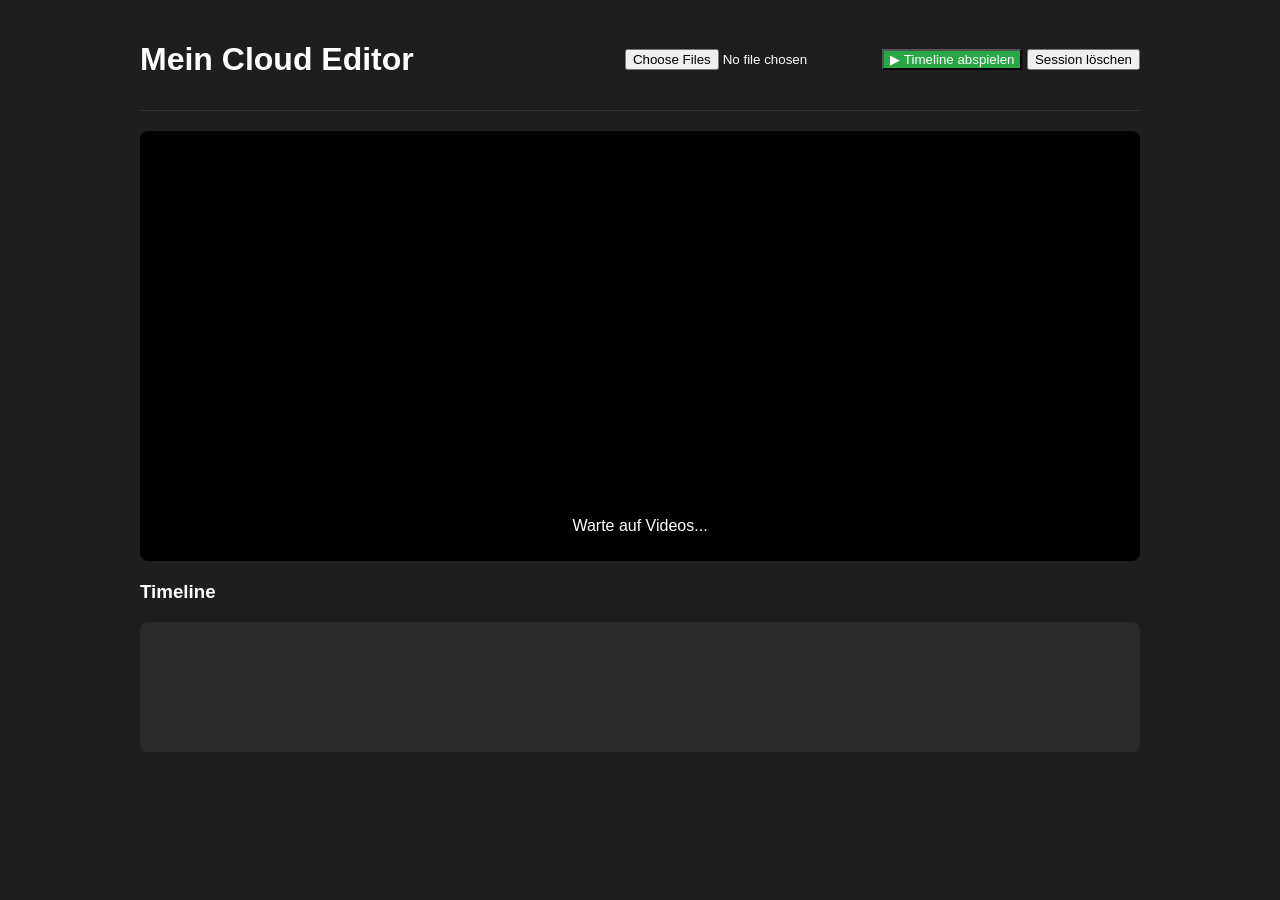
==== templates/index.html @ 83546b97 "add new logic client-server" ====
<!DOCTYPE html>
<html lang="de">
<head>
    <meta charset="UTF-8">
    <title>Web Video Editor - Frame Sync</title>
    <link rel="stylesheet" href="/static/style.css">
</head>
<body>
    <div class="container">
        <header>
            <h1>Mein Cloud Editor</h1>
            <div class="controls">
                <input type="file" id="videoUpload" accept="video/*" multiple>
                <button id="playAllBtn" style="background: #28a745; color: white;">▶ Timeline abspielen</button>
                <button id="clearSessionBtn">Session löschen</button>
            </div>
        </header>

        <main>
            <div class="player-section">
                <div id="videoEngine" class="player-wrapper"></div>
                <p id="playerStatus">Warte auf Videos...</p>
            </div>

            <div class="timeline-section">
                <h3>Timeline</h3>
                <div id="timeline" class="timeline-container"></div>
            </div>
        </main>
    </div>

    <script src="/static/script.js"></script>
</body>
</html>
---- static/style.css ----
body {
    font-family: Arial, sans-serif;
    background-color: #1e1e1e;
    color: #ffffff;
    margin: 0;
    padding: 20px;
}

.container {
    max-width: 1000px;
    margin: 0 auto;
}

header {
    display: flex;
    justify-content: space-between;
    align-items: center;
    border-bottom: 1px solid #333;
    padding-bottom: 10px;
    margin-bottom: 20px;
}

.player-section {
    background: #000;
    padding: 10px;
    border-radius: 8px;
    margin-bottom: 20px;
    text-align: center;
}

/* Wichtig für den Sync-Layer */
.player-wrapper {
    position: relative;
    width: 640px;
    height: 360px;
    background: #000;
    margin: 0 auto;
    overflow: hidden;
}

.video-layer {
    position: absolute;
    top: 0;
    left: 0;
    width: 100%;
    height: 100%;
    object-fit: contain;
    background: black;
    pointer-events: none; /* Verhindert Klicks auf die Videos während des Abspielens */
}

.timeline-container {
    display: flex;
    gap: 10px;
    overflow-x: auto;
    background: #2a2a2a;
    padding: 15px;
    border-radius: 8px;
    min-height: 100px;
}

.timeline-clip {
    background: #444;
    padding: 10px;
    border-radius: 4px;
    cursor: pointer;
    min-width: 140px;
    text-align: center;
    border: 2px solid transparent;
}

.timeline-clip input {
    width: 50px;
    background: #222;
    color: white;
    border: 1px solid #555;
    text-align: center;
}

.timeline-clip.active-clip {
    border-color: #007bff;
    background: #555;
}
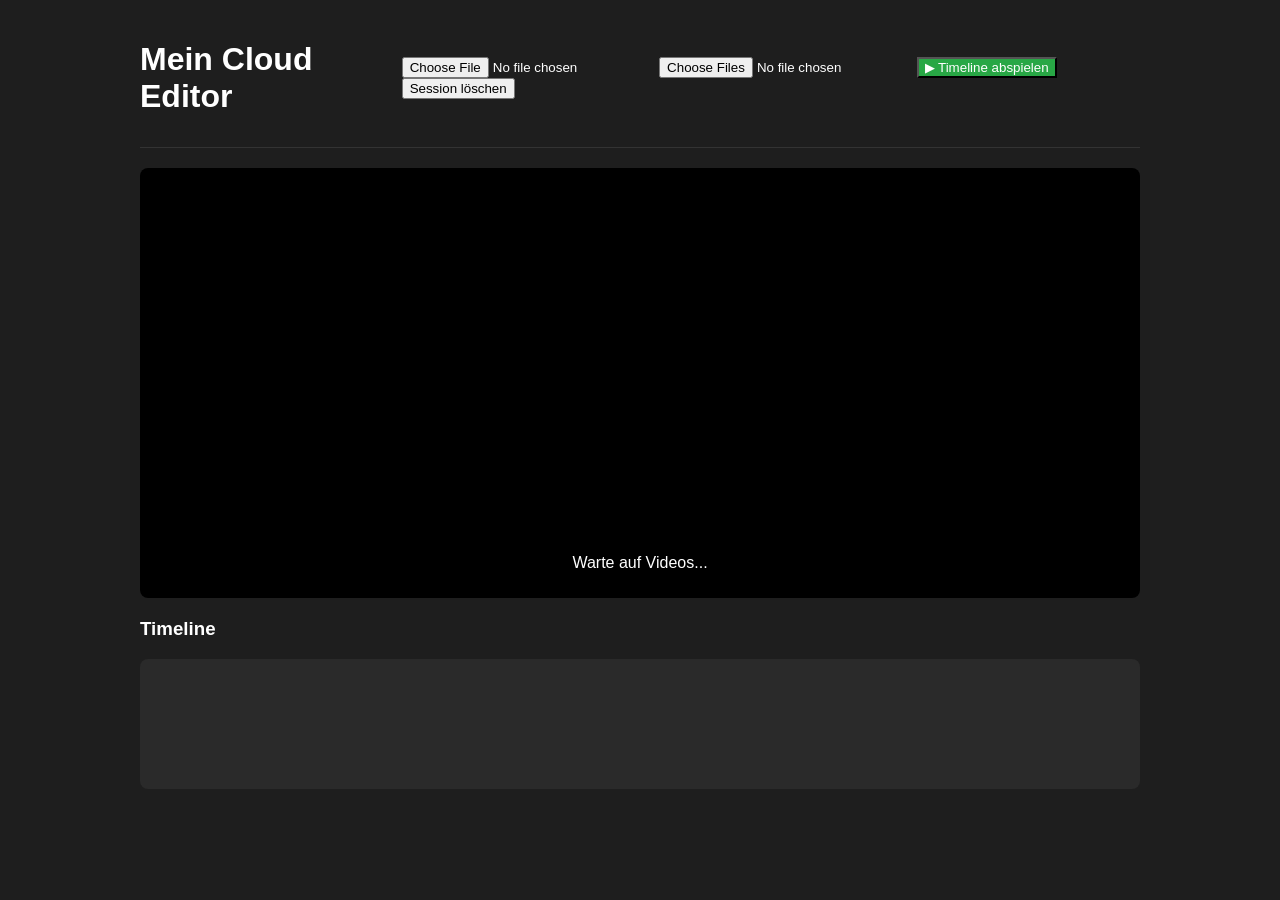
==== commit cd295565: "add song upload" ====
--- a/templates/index.html
+++ b/templates/index.html
@@ -10,6 +10,9 @@
         <header>
             <h1>Mein Cloud Editor</h1>
             <div class="controls">
+                <input type="file" id="audioUpload" accept="audio/*">
+
+                <audio id="bgMusic" style="display:none;" preload="auto"></audio>
                 <input type="file" id="videoUpload" accept="video/*" multiple>
                 <button id="playAllBtn" style="background: #28a745; color: white;">▶ Timeline abspielen</button>
                 <button id="clearSessionBtn">Session löschen</button>
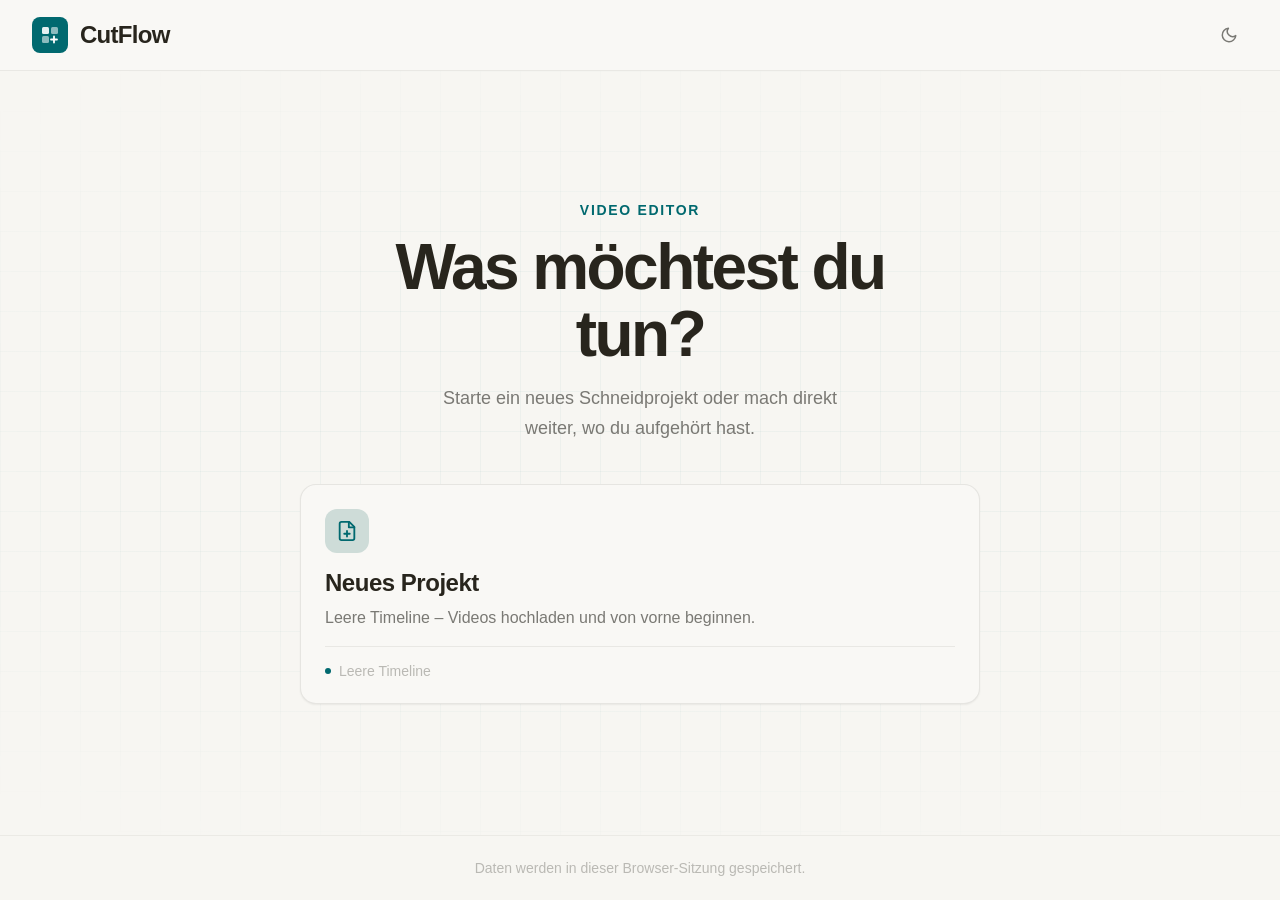
==== commit 11a3efe9: "refacoring and ui verbesserung" ====
--- a/templates/index.html
+++ b/templates/index.html
@@ -1,37 +1,492 @@
 <!DOCTYPE html>
-<html lang="de">
+<html lang="de" data-theme="dark">
 <head>
-    <meta charset="UTF-8">
-    <title>Web Video Editor - Frame Sync</title>
-    <link rel="stylesheet" href="/static/style.css">
+  <meta charset="UTF-8" />
+  <meta name="viewport" content="width=device-width, initial-scale=1.0" />
+  <title>CutFlow – Videoprojekte</title>
+  <link href="https://api.fontshare.com/v2/css?f[]=satoshi@400,500,700&f[]=cabinet-grotesk@800,900&display=swap" rel="stylesheet">
+  <style>
+    /* ── Design Tokens ── */
+    :root, [data-theme="light"] {
+      --color-bg:              #f7f6f2;
+      --color-surface:         #f9f8f5;
+      --color-surface-2:       #fbfbf9;
+      --color-surface-offset:  #f3f0ec;
+      --color-surface-dynamic: #e6e4df;
+      --color-divider:         #dcd9d5;
+      --color-border:          #d4d1ca;
+      --color-text:            #28251d;
+      --color-text-muted:      #7a7974;
+      --color-text-faint:      #bab9b4;
+      --color-primary:         #01696f;
+      --color-primary-hover:   #0c4e54;
+      --color-primary-active:  #0f3638;
+      --color-primary-highlight: #cedcd8;
+      --color-warning:         #964219;
+      --shadow-sm: 0 1px 2px oklch(0.2 0.01 80 / 0.06);
+      --shadow-md: 0 4px 12px oklch(0.2 0.01 80 / 0.08);
+      --shadow-lg: 0 12px 32px oklch(0.2 0.01 80 / 0.12);
+      --radius-sm: 0.375rem;
+      --radius-md: 0.5rem;
+      --radius-lg: 0.75rem;
+      --radius-xl: 1rem;
+      --radius-full: 9999px;
+      --transition: 180ms cubic-bezier(0.16, 1, 0.3, 1);
+      --text-xs:   clamp(0.75rem,  0.7rem  + 0.25vw, 0.875rem);
+      --text-sm:   clamp(0.875rem, 0.8rem  + 0.35vw, 1rem);
+      --text-base: clamp(1rem,     0.95rem + 0.25vw, 1.125rem);
+      --text-lg:   clamp(1.125rem, 1rem    + 0.75vw, 1.5rem);
+      --text-xl:   clamp(1.5rem,   1.2rem  + 1.25vw, 2.25rem);
+      --text-2xl:  clamp(2rem,     1.2rem  + 2.5vw,  3.5rem);
+      --font-display: 'Cabinet Grotesk', 'Helvetica Neue', sans-serif;
+      --font-body:    'Satoshi', 'Inter', sans-serif;
+      --space-1: 0.25rem; --space-2: 0.5rem; --space-3: 0.75rem;
+      --space-4: 1rem;    --space-6: 1.5rem; --space-8: 2rem;
+      --space-10: 2.5rem; --space-12: 3rem;  --space-16: 4rem;
+    }
+    [data-theme="dark"] {
+      --color-bg:              #171614;
+      --color-surface:         #1c1b19;
+      --color-surface-2:       #201f1d;
+      --color-surface-offset:  #1d1c1a;
+      --color-surface-dynamic: #2d2c2a;
+      --color-divider:         #262523;
+      --color-border:          #393836;
+      --color-text:            #cdccca;
+      --color-text-muted:      #797876;
+      --color-text-faint:      #5a5957;
+      --color-primary:         #4f98a3;
+      --color-primary-hover:   #227f8b;
+      --color-primary-active:  #1a626b;
+      --color-primary-highlight: #313b3b;
+      --color-warning:         #bb653b;
+      --shadow-sm: 0 1px 2px oklch(0 0 0 / 0.2);
+      --shadow-md: 0 4px 12px oklch(0 0 0 / 0.3);
+      --shadow-lg: 0 12px 32px oklch(0 0 0 / 0.4);
+    }
+
+    /* ── Base ── */
+    *, *::before, *::after { box-sizing: border-box; margin: 0; padding: 0; }
+    html { -webkit-font-smoothing: antialiased; scroll-behavior: smooth; }
+    body {
+      min-height: 100dvh;
+      font-family: var(--font-body);
+      font-size: var(--text-base);
+      color: var(--color-text);
+      background: var(--color-bg);
+      display: flex;
+      flex-direction: column;
+      transition: background var(--transition), color var(--transition);
+      overflow-x: hidden;
+    }
+    button { cursor: pointer; background: none; border: none; font: inherit; color: inherit; }
+    img, svg { display: block; }
+    ::selection { background: oklch(from var(--color-primary) l c h / 0.25); color: var(--color-text); }
+    :focus-visible { outline: 2px solid var(--color-primary); outline-offset: 3px; border-radius: var(--radius-sm); }
+
+    /* ── Header ── */
+    .header {
+      display: flex;
+      align-items: center;
+      justify-content: space-between;
+      padding: var(--space-4) var(--space-8);
+      border-bottom: 1px solid oklch(from var(--color-text) l c h / 0.08);
+      background: var(--color-surface);
+    }
+    .logo {
+      display: flex;
+      align-items: center;
+      gap: var(--space-3);
+      text-decoration: none;
+      color: var(--color-text);
+    }
+    .logo-mark {
+      width: 36px; height: 36px;
+      background: var(--color-primary);
+      border-radius: var(--radius-md);
+      display: flex; align-items: center; justify-content: center;
+      color: #fff;
+      flex-shrink: 0;
+    }
+    .logo-name {
+      font-family: var(--font-display);
+      font-size: var(--text-lg);
+      font-weight: 800;
+      letter-spacing: -0.03em;
+      color: var(--color-text);
+    }
+    .theme-toggle {
+      width: 38px; height: 38px;
+      display: flex; align-items: center; justify-content: center;
+      border-radius: var(--radius-md);
+      color: var(--color-text-muted);
+      transition: background var(--transition), color var(--transition);
+    }
+    .theme-toggle:hover { background: var(--color-surface-offset); color: var(--color-text); }
+
+    /* ── Hero ── */
+    .hero {
+      flex: 1;
+      display: flex;
+      flex-direction: column;
+      align-items: center;
+      justify-content: center;
+      padding: clamp(var(--space-12), 8vw, var(--space-16)) var(--space-8);
+      text-align: center;
+      position: relative;
+      overflow: hidden;
+    }
+    /* subtle grid bg */
+    .hero::before {
+      content: '';
+      position: absolute; inset: 0;
+      background-image:
+        linear-gradient(oklch(from var(--color-primary) l c h / 0.04) 1px, transparent 1px),
+        linear-gradient(90deg, oklch(from var(--color-primary) l c h / 0.04) 1px, transparent 1px);
+      background-size: 40px 40px;
+      mask-image: radial-gradient(ellipse 80% 60% at 50% 50%, black 40%, transparent 100%);
+      pointer-events: none;
+    }
+    .hero-eyebrow {
+      font-size: var(--text-xs);
+      font-weight: 600;
+      letter-spacing: 0.12em;
+      text-transform: uppercase;
+      color: var(--color-primary);
+      margin-bottom: var(--space-4);
+      opacity: 0;
+      animation: fadeUp 0.5s 0.1s forwards;
+    }
+    .hero-title {
+      font-family: var(--font-display);
+      font-size: clamp(2.2rem, 5vw, 4rem);
+      font-weight: 900;
+      letter-spacing: -0.04em;
+      line-height: 1.05;
+      color: var(--color-text);
+      max-width: 14ch;
+      margin-bottom: var(--space-4);
+      opacity: 0;
+      animation: fadeUp 0.5s 0.2s forwards;
+    }
+    .hero-sub {
+      font-size: var(--text-base);
+      color: var(--color-text-muted);
+      max-width: 44ch;
+      line-height: 1.65;
+      margin-bottom: var(--space-10);
+      opacity: 0;
+      animation: fadeUp 0.5s 0.3s forwards;
+    }
+
+    /* ── Cards ── */
+    .cards {
+      display: grid;
+      grid-template-columns: repeat(auto-fit, minmax(min(280px, 100%), 1fr));
+      gap: var(--space-4);
+      width: 100%;
+      max-width: 680px;
+      opacity: 0;
+      animation: fadeUp 0.5s 0.4s forwards;
+    }
+    .card {
+      background: var(--color-surface);
+      border: 1px solid oklch(from var(--color-text) l c h / 0.09);
+      border-radius: var(--radius-xl);
+      padding: var(--space-6);
+      text-align: left;
+      cursor: pointer;
+      position: relative;
+      overflow: hidden;
+      transition: box-shadow var(--transition), border-color var(--transition), transform var(--transition), background var(--transition);
+      box-shadow: var(--shadow-sm);
+    }
+    .card::after {
+      content: '';
+      position: absolute; inset: 0;
+      background: oklch(from var(--color-primary) l c h / 0);
+      transition: background var(--transition);
+      pointer-events: none;
+      border-radius: inherit;
+    }
+    .card:hover {
+      box-shadow: var(--shadow-lg);
+      border-color: var(--color-primary);
+      transform: translateY(-2px);
+    }
+    .card:hover::after { background: oklch(from var(--color-primary) l c h / 0.03); }
+    .card:active { transform: translateY(0); box-shadow: var(--shadow-md); }
+
+    .card--saved { display: none; } /* shown by JS if data exists */
+    .card--saved.visible { display: block; }
+
+    .card-icon {
+      width: 44px; height: 44px;
+      border-radius: var(--radius-lg);
+      display: flex; align-items: center; justify-content: center;
+      margin-bottom: var(--space-4);
+      background: var(--color-primary-highlight);
+      color: var(--color-primary);
+      flex-shrink: 0;
+    }
+    .card--saved .card-icon {
+      background: color-mix(in oklch, var(--color-warning) 15%, var(--color-surface));
+      color: var(--color-warning);
+    }
+    .card-title {
+      font-family: var(--font-display);
+      font-size: var(--text-lg);
+      font-weight: 800;
+      letter-spacing: -0.02em;
+      color: var(--color-text);
+      margin-bottom: var(--space-2);
+    }
+    .card-desc {
+      font-size: var(--text-sm);
+      color: var(--color-text-muted);
+      line-height: 1.6;
+    }
+    .card-meta {
+      margin-top: var(--space-4);
+      padding-top: var(--space-4);
+      border-top: 1px solid oklch(from var(--color-text) l c h / 0.08);
+      display: flex;
+      align-items: center;
+      gap: var(--space-2);
+      font-size: var(--text-xs);
+      color: var(--color-text-faint);
+    }
+    .card-meta-dot {
+      width: 6px; height: 6px;
+      border-radius: var(--radius-full);
+      background: var(--color-primary);
+      flex-shrink: 0;
+    }
+    .card--saved .card-meta-dot { background: var(--color-warning); }
+
+    /* skeleton for saved card loading */
+    .skeleton-line {
+      height: 0.85em;
+      border-radius: var(--radius-sm);
+      background: linear-gradient(90deg,
+        var(--color-surface-offset) 25%,
+        var(--color-surface-dynamic) 50%,
+        var(--color-surface-offset) 75%);
+      background-size: 200% 100%;
+      animation: shimmer 1.4s ease-in-out infinite;
+    }
+
+    /* ── Stat chips ── */
+    .stats-row {
+      display: flex;
+      align-items: center;
+      gap: var(--space-2);
+      flex-wrap: wrap;
+      margin-top: var(--space-3);
+    }
+    .stat-chip {
+      display: inline-flex;
+      align-items: center;
+      gap: var(--space-1);
+      padding: 0.2em var(--space-3);
+      border-radius: var(--radius-full);
+      background: var(--color-surface-offset);
+      font-size: var(--text-xs);
+      color: var(--color-text-muted);
+      font-weight: 500;
+    }
+
+    /* ── Footer hint ── */
+    .footer-hint {
+      text-align: center;
+      padding: var(--space-6) var(--space-8);
+      font-size: var(--text-xs);
+      color: var(--color-text-faint);
+      border-top: 1px solid oklch(from var(--color-text) l c h / 0.06);
+    }
+
+    /* ── Animations ── */
+    @keyframes fadeUp {
+      from { opacity: 0; transform: translateY(16px); }
+      to   { opacity: 1; transform: translateY(0); }
+    }
+    @keyframes shimmer {
+      0%   { background-position: -200% 0; }
+      100% { background-position:  200% 0; }
+    }
+    @media (prefers-reduced-motion: reduce) {
+      *, *::before, *::after {
+        animation-duration: 0.01ms !important;
+        transition-duration: 0.01ms !important;
+      }
+    }
+
+    /* ── Mobile ── */
+    @media (max-width: 480px) {
+      .header { padding: var(--space-3) var(--space-4); }
+      .hero { padding: var(--space-10) var(--space-4); }
+      .cards { gap: var(--space-3); }
+      .card { padding: var(--space-5); }
+    }
+  </style>
 </head>
 <body>
-    <div class="container">
-        <header>
-            <h1>Mein Cloud Editor</h1>
-            <div class="controls">
-                <input type="file" id="audioUpload" accept="audio/*">
-
-                <audio id="bgMusic" style="display:none;" preload="auto"></audio>
-                <input type="file" id="videoUpload" accept="video/*" multiple>
-                <button id="playAllBtn" style="background: #28a745; color: white;">▶ Timeline abspielen</button>
-                <button id="clearSessionBtn">Session löschen</button>
-            </div>
-        </header>
-
-        <main>
-            <div class="player-section">
-                <div id="videoEngine" class="player-wrapper"></div>
-                <p id="playerStatus">Warte auf Videos...</p>
-            </div>
-
-            <div class="timeline-section">
-                <h3>Timeline</h3>
-                <div id="timeline" class="timeline-container"></div>
-            </div>
-        </main>
+
+<!-- Header -->
+<header class="header">
+  <a href="#" class="logo">
+    <!-- SVG Logo Mark -->
+    <div class="logo-mark" aria-hidden="true">
+      <svg width="20" height="20" viewBox="0 0 20 20" fill="none" xmlns="http://www.w3.org/2000/svg">
+        <rect x="2" y="2" width="7" height="7" rx="1.5" fill="currentColor" opacity="0.9"/>
+        <rect x="11" y="2" width="7" height="7" rx="1.5" fill="currentColor" opacity="0.55"/>
+        <rect x="2" y="11" width="7" height="7" rx="1.5" fill="currentColor" opacity="0.55"/>
+        <path d="M11 14.5L17 14.5M14 11.5L14 17.5" stroke="currentColor" stroke-width="1.8" stroke-linecap="round"/>
+      </svg>
     </div>
-
-    <script src="/static/script.js"></script>
+    <span class="logo-name">CutFlow</span>
+  </a>
+  <button class="theme-toggle" data-theme-toggle aria-label="Design-Modus wechseln">
+    <!-- Moon icon (dark mode) -->
+    <svg width="18" height="18" viewBox="0 0 24 24" fill="none" stroke="currentColor" stroke-width="2">
+      <path d="M21 12.79A9 9 0 1 1 11.21 3 7 7 0 0 0 21 12.79z"/>
+    </svg>
+  </button>
+</header>
+
+<!-- Hero -->
+<main class="hero" id="main-content">
+  <p class="hero-eyebrow">Video Editor</p>
+  <h1 class="hero-title">Was möchtest du tun?</h1>
+  <p class="hero-sub">Starte ein neues Schneidprojekt oder mach direkt weiter, wo du aufgehört hast.</p>
+
+  <div class="cards" id="cards">
+
+    <!-- New Project -->
+    <button class="card card--new" id="btn-new" onclick="startNew()">
+      <div class="card-icon" aria-hidden="true">
+        <svg width="22" height="22" viewBox="0 0 24 24" fill="none" stroke="currentColor" stroke-width="2" stroke-linecap="round" stroke-linejoin="round">
+          <path d="M14.5 2H6a2 2 0 0 0-2 2v16a2 2 0 0 0 2 2h12a2 2 0 0 0 2-2V7.5L14.5 2z"/>
+          <polyline points="14 2 14 8 20 8"/>
+          <line x1="12" y1="18" x2="12" y2="12"/>
+          <line x1="9" y1="15" x2="15" y2="15"/>
+        </svg>
+      </div>
+      <div class="card-title">Neues Projekt</div>
+      <p class="card-desc">Leere Timeline – Videos hochladen und von vorne beginnen.</p>
+      <div class="card-meta">
+        <span class="card-meta-dot"></span>
+        <span>Leere Timeline</span>
+      </div>
+    </button>
+
+    <!-- Saved Project (hidden until data found) -->
+    <button class="card card--saved" id="btn-saved" onclick="loadSaved()">
+      <div class="card-icon" aria-hidden="true">
+        <svg width="22" height="22" viewBox="0 0 24 24" fill="none" stroke="currentColor" stroke-width="2" stroke-linecap="round" stroke-linejoin="round">
+          <polyline points="1 4 1 10 7 10"/>
+          <path d="M3.51 15a9 9 0 1 0 .49-3.51"/>
+        </svg>
+      </div>
+      <div class="card-title">Projekt fortsetzen</div>
+      <p class="card-desc" id="saved-desc">Zuletzt gespeicherter Stand laden und weiterarbeiten.</p>
+      <div class="stats-row" id="saved-stats"></div>
+      <div class="card-meta">
+        <span class="card-meta-dot"></span>
+        <span id="saved-meta-text">Gespeichert in dieser Sitzung</span>
+      </div>
+    </button>
+
+  </div>
+</main>
+
+<footer class="footer-hint">
+  Daten werden in dieser Browser-Sitzung gespeichert.
+</footer>
+
+<script>
+  // ── Theme Toggle ──────────────────────────────────────────────
+  (function(){
+    const btn = document.querySelector('[data-theme-toggle]');
+    const root = document.documentElement;
+    const prefersDark = matchMedia('(prefers-color-scheme: dark)').matches;
+    let theme = prefersDark ? 'dark' : 'light';
+    root.setAttribute('data-theme', theme);
+    setIcon();
+
+    btn.addEventListener('click', () => {
+      theme = theme === 'dark' ? 'light' : 'dark';
+      root.setAttribute('data-theme', theme);
+      btn.setAttribute('aria-label', 'Zu ' + (theme === 'dark' ? 'hellem' : 'dunklem') + ' Modus wechseln');
+      setIcon();
+    });
+
+    function setIcon() {
+      btn.innerHTML = theme === 'dark'
+        ? '<svg width="18" height="18" viewBox="0 0 24 24" fill="none" stroke="currentColor" stroke-width="2" stroke-linecap="round" stroke-linejoin="round"><circle cx="12" cy="12" r="5"/><path d="M12 1v2M12 21v2M4.22 4.22l1.42 1.42M18.36 18.36l1.42 1.42M1 12h2M21 12h2M4.22 19.78l1.42-1.42M18.36 5.64l1.42-1.42"/></svg>'
+        : '<svg width="18" height="18" viewBox="0 0 24 24" fill="none" stroke="currentColor" stroke-width="2" stroke-linecap="round" stroke-linejoin="round"><path d="M21 12.79A9 9 0 1 1 11.21 3 7 7 0 0 0 21 12.79z"/></svg>';
+    }
+  })();
+
+  // ── Check for saved project ───────────────────────────────────
+  async function checkSavedProject() {
+    try {
+      const res = await fetch('/load');
+      if (!res.ok) return;
+      const data = await res.json();
+      const timeline = data.timeline || [];
+      if (timeline.length === 0) return;
+
+      // Count distinct video clips
+      const clips = timeline.filter(item => item.type === 'video' || !item.type);
+      const duration = timeline.reduce((acc, item) => acc + (item.duration || 0), 0);
+      const audioTracks = timeline.filter(item => item.type === 'audio').length;
+
+      // Build stat chips
+      const statsEl = document.getElementById('saved-stats');
+      const chips = [];
+      if (clips.length > 0) chips.push(`${clips.length} Clip${clips.length !== 1 ? 's' : ''}`);
+      if (audioTracks > 0) chips.push(`${audioTracks} Audio`);
+      if (duration > 0) chips.push(formatDuration(duration));
+      statsEl.innerHTML = chips.map(c =>
+        `<span class="stat-chip">${c}</span>`
+      ).join('');
+
+      document.getElementById('saved-desc').textContent =
+        `Gespeicherter Stand mit ${timeline.length} Element${timeline.length !== 1 ? 'en' : ''} gefunden.`;
+      document.getElementById('saved-meta-text').textContent = 'Gespeichert in dieser Sitzung';
+
+      document.getElementById('btn-saved').classList.add('visible');
+
+    } catch(e) {
+      // /load not reachable or empty – just don't show the card
+    }
+  }
+
+  function formatDuration(seconds) {
+    const m = Math.floor(seconds / 60);
+    const s = Math.round(seconds % 60);
+    return m > 0 ? `${m}m ${s}s` : `${s}s`;
+  }
+
+  // ── Actions ──────────────────────────────────────────────────
+  function startNew() {
+    // Clear saved data, then go to editor
+    fetch('/sync', {
+      method: 'POST',
+      headers: { 'Content-Type': 'application/json' },
+      body: JSON.stringify({ timeline: [] })
+    }).finally(() => {
+      window.location.href = '/editor';
+    });
+  }
+
+  function loadSaved() {
+    window.location.href = '/editor';
+  }
+
+  // ── Init ─────────────────────────────────────────────────────
+  checkSavedProject();
+</script>
 </body>
 </html>
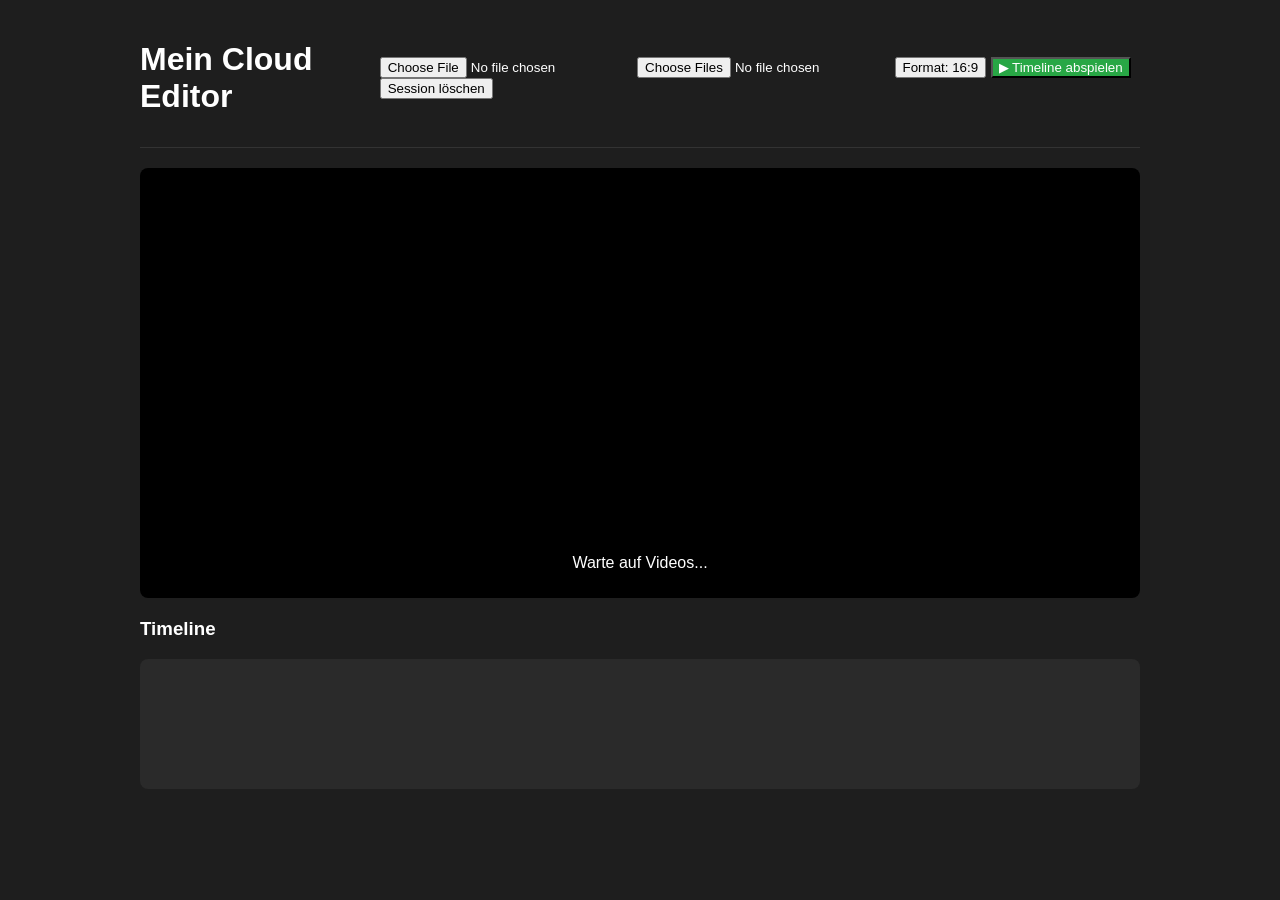
==== commit 6a1daca4: "Add Reel format 9:16 toggle with comments" ====
--- a/templates/index.html
+++ b/templates/index.html
@@ -1,492 +1,39 @@
 <!DOCTYPE html>
-<html lang="de" data-theme="dark">
+<html lang="de">
 <head>
-  <meta charset="UTF-8" />
-  <meta name="viewport" content="width=device-width, initial-scale=1.0" />
-  <title>CutFlow – Videoprojekte</title>
-  <link href="https://api.fontshare.com/v2/css?f[]=satoshi@400,500,700&f[]=cabinet-grotesk@800,900&display=swap" rel="stylesheet">
-  <style>
-    /* ── Design Tokens ── */
-    :root, [data-theme="light"] {
-      --color-bg:              #f7f6f2;
-      --color-surface:         #f9f8f5;
-      --color-surface-2:       #fbfbf9;
-      --color-surface-offset:  #f3f0ec;
-      --color-surface-dynamic: #e6e4df;
-      --color-divider:         #dcd9d5;
-      --color-border:          #d4d1ca;
-      --color-text:            #28251d;
-      --color-text-muted:      #7a7974;
-      --color-text-faint:      #bab9b4;
-      --color-primary:         #01696f;
-      --color-primary-hover:   #0c4e54;
-      --color-primary-active:  #0f3638;
-      --color-primary-highlight: #cedcd8;
-      --color-warning:         #964219;
-      --shadow-sm: 0 1px 2px oklch(0.2 0.01 80 / 0.06);
-      --shadow-md: 0 4px 12px oklch(0.2 0.01 80 / 0.08);
-      --shadow-lg: 0 12px 32px oklch(0.2 0.01 80 / 0.12);
-      --radius-sm: 0.375rem;
-      --radius-md: 0.5rem;
-      --radius-lg: 0.75rem;
-      --radius-xl: 1rem;
-      --radius-full: 9999px;
-      --transition: 180ms cubic-bezier(0.16, 1, 0.3, 1);
-      --text-xs:   clamp(0.75rem,  0.7rem  + 0.25vw, 0.875rem);
-      --text-sm:   clamp(0.875rem, 0.8rem  + 0.35vw, 1rem);
-      --text-base: clamp(1rem,     0.95rem + 0.25vw, 1.125rem);
-      --text-lg:   clamp(1.125rem, 1rem    + 0.75vw, 1.5rem);
-      --text-xl:   clamp(1.5rem,   1.2rem  + 1.25vw, 2.25rem);
-      --text-2xl:  clamp(2rem,     1.2rem  + 2.5vw,  3.5rem);
-      --font-display: 'Cabinet Grotesk', 'Helvetica Neue', sans-serif;
-      --font-body:    'Satoshi', 'Inter', sans-serif;
-      --space-1: 0.25rem; --space-2: 0.5rem; --space-3: 0.75rem;
-      --space-4: 1rem;    --space-6: 1.5rem; --space-8: 2rem;
-      --space-10: 2.5rem; --space-12: 3rem;  --space-16: 4rem;
-    }
-    [data-theme="dark"] {
-      --color-bg:              #171614;
-      --color-surface:         #1c1b19;
-      --color-surface-2:       #201f1d;
-      --color-surface-offset:  #1d1c1a;
-      --color-surface-dynamic: #2d2c2a;
-      --color-divider:         #262523;
-      --color-border:          #393836;
-      --color-text:            #cdccca;
-      --color-text-muted:      #797876;
-      --color-text-faint:      #5a5957;
-      --color-primary:         #4f98a3;
-      --color-primary-hover:   #227f8b;
-      --color-primary-active:  #1a626b;
-      --color-primary-highlight: #313b3b;
-      --color-warning:         #bb653b;
-      --shadow-sm: 0 1px 2px oklch(0 0 0 / 0.2);
-      --shadow-md: 0 4px 12px oklch(0 0 0 / 0.3);
-      --shadow-lg: 0 12px 32px oklch(0 0 0 / 0.4);
-    }
-
-    /* ── Base ── */
-    *, *::before, *::after { box-sizing: border-box; margin: 0; padding: 0; }
-    html { -webkit-font-smoothing: antialiased; scroll-behavior: smooth; }
-    body {
-      min-height: 100dvh;
-      font-family: var(--font-body);
-      font-size: var(--text-base);
-      color: var(--color-text);
-      background: var(--color-bg);
-      display: flex;
-      flex-direction: column;
-      transition: background var(--transition), color var(--transition);
-      overflow-x: hidden;
-    }
-    button { cursor: pointer; background: none; border: none; font: inherit; color: inherit; }
-    img, svg { display: block; }
-    ::selection { background: oklch(from var(--color-primary) l c h / 0.25); color: var(--color-text); }
-    :focus-visible { outline: 2px solid var(--color-primary); outline-offset: 3px; border-radius: var(--radius-sm); }
-
-    /* ── Header ── */
-    .header {
-      display: flex;
-      align-items: center;
-      justify-content: space-between;
-      padding: var(--space-4) var(--space-8);
-      border-bottom: 1px solid oklch(from var(--color-text) l c h / 0.08);
-      background: var(--color-surface);
-    }
-    .logo {
-      display: flex;
-      align-items: center;
-      gap: var(--space-3);
-      text-decoration: none;
-      color: var(--color-text);
-    }
-    .logo-mark {
-      width: 36px; height: 36px;
-      background: var(--color-primary);
-      border-radius: var(--radius-md);
-      display: flex; align-items: center; justify-content: center;
-      color: #fff;
-      flex-shrink: 0;
-    }
-    .logo-name {
-      font-family: var(--font-display);
-      font-size: var(--text-lg);
-      font-weight: 800;
-      letter-spacing: -0.03em;
-      color: var(--color-text);
-    }
-    .theme-toggle {
-      width: 38px; height: 38px;
-      display: flex; align-items: center; justify-content: center;
-      border-radius: var(--radius-md);
-      color: var(--color-text-muted);
-      transition: background var(--transition), color var(--transition);
-    }
-    .theme-toggle:hover { background: var(--color-surface-offset); color: var(--color-text); }
-
-    /* ── Hero ── */
-    .hero {
-      flex: 1;
-      display: flex;
-      flex-direction: column;
-      align-items: center;
-      justify-content: center;
-      padding: clamp(var(--space-12), 8vw, var(--space-16)) var(--space-8);
-      text-align: center;
-      position: relative;
-      overflow: hidden;
-    }
-    /* subtle grid bg */
-    .hero::before {
-      content: '';
-      position: absolute; inset: 0;
-      background-image:
-        linear-gradient(oklch(from var(--color-primary) l c h / 0.04) 1px, transparent 1px),
-        linear-gradient(90deg, oklch(from var(--color-primary) l c h / 0.04) 1px, transparent 1px);
-      background-size: 40px 40px;
-      mask-image: radial-gradient(ellipse 80% 60% at 50% 50%, black 40%, transparent 100%);
-      pointer-events: none;
-    }
-    .hero-eyebrow {
-      font-size: var(--text-xs);
-      font-weight: 600;
-      letter-spacing: 0.12em;
-      text-transform: uppercase;
-      color: var(--color-primary);
-      margin-bottom: var(--space-4);
-      opacity: 0;
-      animation: fadeUp 0.5s 0.1s forwards;
-    }
-    .hero-title {
-      font-family: var(--font-display);
-      font-size: clamp(2.2rem, 5vw, 4rem);
-      font-weight: 900;
-      letter-spacing: -0.04em;
-      line-height: 1.05;
-      color: var(--color-text);
-      max-width: 14ch;
-      margin-bottom: var(--space-4);
-      opacity: 0;
-      animation: fadeUp 0.5s 0.2s forwards;
-    }
-    .hero-sub {
-      font-size: var(--text-base);
-      color: var(--color-text-muted);
-      max-width: 44ch;
-      line-height: 1.65;
-      margin-bottom: var(--space-10);
-      opacity: 0;
-      animation: fadeUp 0.5s 0.3s forwards;
-    }
-
-    /* ── Cards ── */
-    .cards {
-      display: grid;
-      grid-template-columns: repeat(auto-fit, minmax(min(280px, 100%), 1fr));
-      gap: var(--space-4);
-      width: 100%;
-      max-width: 680px;
-      opacity: 0;
-      animation: fadeUp 0.5s 0.4s forwards;
-    }
-    .card {
-      background: var(--color-surface);
-      border: 1px solid oklch(from var(--color-text) l c h / 0.09);
-      border-radius: var(--radius-xl);
-      padding: var(--space-6);
-      text-align: left;
-      cursor: pointer;
-      position: relative;
-      overflow: hidden;
-      transition: box-shadow var(--transition), border-color var(--transition), transform var(--transition), background var(--transition);
-      box-shadow: var(--shadow-sm);
-    }
-    .card::after {
-      content: '';
-      position: absolute; inset: 0;
-      background: oklch(from var(--color-primary) l c h / 0);
-      transition: background var(--transition);
-      pointer-events: none;
-      border-radius: inherit;
-    }
-    .card:hover {
-      box-shadow: var(--shadow-lg);
-      border-color: var(--color-primary);
-      transform: translateY(-2px);
-    }
-    .card:hover::after { background: oklch(from var(--color-primary) l c h / 0.03); }
-    .card:active { transform: translateY(0); box-shadow: var(--shadow-md); }
-
-    .card--saved { display: none; } /* shown by JS if data exists */
-    .card--saved.visible { display: block; }
-
-    .card-icon {
-      width: 44px; height: 44px;
-      border-radius: var(--radius-lg);
-      display: flex; align-items: center; justify-content: center;
-      margin-bottom: var(--space-4);
-      background: var(--color-primary-highlight);
-      color: var(--color-primary);
-      flex-shrink: 0;
-    }
-    .card--saved .card-icon {
-      background: color-mix(in oklch, var(--color-warning) 15%, var(--color-surface));
-      color: var(--color-warning);
-    }
-    .card-title {
-      font-family: var(--font-display);
-      font-size: var(--text-lg);
-      font-weight: 800;
-      letter-spacing: -0.02em;
-      color: var(--color-text);
-      margin-bottom: var(--space-2);
-    }
-    .card-desc {
-      font-size: var(--text-sm);
-      color: var(--color-text-muted);
-      line-height: 1.6;
-    }
-    .card-meta {
-      margin-top: var(--space-4);
-      padding-top: var(--space-4);
-      border-top: 1px solid oklch(from var(--color-text) l c h / 0.08);
-      display: flex;
-      align-items: center;
-      gap: var(--space-2);
-      font-size: var(--text-xs);
-      color: var(--color-text-faint);
-    }
-    .card-meta-dot {
-      width: 6px; height: 6px;
-      border-radius: var(--radius-full);
-      background: var(--color-primary);
-      flex-shrink: 0;
-    }
-    .card--saved .card-meta-dot { background: var(--color-warning); }
-
-    /* skeleton for saved card loading */
-    .skeleton-line {
-      height: 0.85em;
-      border-radius: var(--radius-sm);
-      background: linear-gradient(90deg,
-        var(--color-surface-offset) 25%,
-        var(--color-surface-dynamic) 50%,
-        var(--color-surface-offset) 75%);
-      background-size: 200% 100%;
-      animation: shimmer 1.4s ease-in-out infinite;
-    }
-
-    /* ── Stat chips ── */
-    .stats-row {
-      display: flex;
-      align-items: center;
-      gap: var(--space-2);
-      flex-wrap: wrap;
-      margin-top: var(--space-3);
-    }
-    .stat-chip {
-      display: inline-flex;
-      align-items: center;
-      gap: var(--space-1);
-      padding: 0.2em var(--space-3);
-      border-radius: var(--radius-full);
-      background: var(--color-surface-offset);
-      font-size: var(--text-xs);
-      color: var(--color-text-muted);
-      font-weight: 500;
-    }
-
-    /* ── Footer hint ── */
-    .footer-hint {
-      text-align: center;
-      padding: var(--space-6) var(--space-8);
-      font-size: var(--text-xs);
-      color: var(--color-text-faint);
-      border-top: 1px solid oklch(from var(--color-text) l c h / 0.06);
-    }
-
-    /* ── Animations ── */
-    @keyframes fadeUp {
-      from { opacity: 0; transform: translateY(16px); }
-      to   { opacity: 1; transform: translateY(0); }
-    }
-    @keyframes shimmer {
-      0%   { background-position: -200% 0; }
-      100% { background-position:  200% 0; }
-    }
-    @media (prefers-reduced-motion: reduce) {
-      *, *::before, *::after {
-        animation-duration: 0.01ms !important;
-        transition-duration: 0.01ms !important;
-      }
-    }
-
-    /* ── Mobile ── */
-    @media (max-width: 480px) {
-      .header { padding: var(--space-3) var(--space-4); }
-      .hero { padding: var(--space-10) var(--space-4); }
-      .cards { gap: var(--space-3); }
-      .card { padding: var(--space-5); }
-    }
-  </style>
+    <meta charset="UTF-8">
+    <title>Web Video Editor - Frame Sync</title>
+    <link rel="stylesheet" href="/static/style.css">
 </head>
 <body>
+    <div class="container">
+        <header>
+            <h1>Mein Cloud Editor</h1>
+            <div class="controls">
+                <input type="file" id="audioUpload" accept="audio/*">
 
-<!-- Header -->
-<header class="header">
-  <a href="#" class="logo">
-    <!-- SVG Logo Mark -->
-    <div class="logo-mark" aria-hidden="true">
-      <svg width="20" height="20" viewBox="0 0 20 20" fill="none" xmlns="http://www.w3.org/2000/svg">
-        <rect x="2" y="2" width="7" height="7" rx="1.5" fill="currentColor" opacity="0.9"/>
-        <rect x="11" y="2" width="7" height="7" rx="1.5" fill="currentColor" opacity="0.55"/>
-        <rect x="2" y="11" width="7" height="7" rx="1.5" fill="currentColor" opacity="0.55"/>
-        <path d="M11 14.5L17 14.5M14 11.5L14 17.5" stroke="currentColor" stroke-width="1.8" stroke-linecap="round"/>
-      </svg>
+                <audio id="bgMusic" style="display:none;" preload="auto"></audio>
+                <input type="file" id="videoUpload" accept="video/*" multiple>
+                <!-- Button für Format-Umschaltung 16:9 auf 9:16 -->
+                <button id="formatToggleBtn">Format: 16:9</button>
+                <button id="playAllBtn" style="background: #28a745; color: white;">▶ Timeline abspielen</button>
+                <button id="clearSessionBtn">Session löschen</button>
+            </div>
+        </header>
+
+        <main>
+            <div class="player-section">
+                <div id="videoEngine" class="player-wrapper"></div>
+                <p id="playerStatus">Warte auf Videos...</p>
+            </div>
+
+            <div class="timeline-section">
+                <h3>Timeline</h3>
+                <div id="timeline" class="timeline-container"></div>
+            </div>
+        </main>
     </div>
-    <span class="logo-name">CutFlow</span>
-  </a>
-  <button class="theme-toggle" data-theme-toggle aria-label="Design-Modus wechseln">
-    <!-- Moon icon (dark mode) -->
-    <svg width="18" height="18" viewBox="0 0 24 24" fill="none" stroke="currentColor" stroke-width="2">
-      <path d="M21 12.79A9 9 0 1 1 11.21 3 7 7 0 0 0 21 12.79z"/>
-    </svg>
-  </button>
-</header>
 
-<!-- Hero -->
-<main class="hero" id="main-content">
-  <p class="hero-eyebrow">Video Editor</p>
-  <h1 class="hero-title">Was möchtest du tun?</h1>
-  <p class="hero-sub">Starte ein neues Schneidprojekt oder mach direkt weiter, wo du aufgehört hast.</p>
-
-  <div class="cards" id="cards">
-
-    <!-- New Project -->
-    <button class="card card--new" id="btn-new" onclick="startNew()">
-      <div class="card-icon" aria-hidden="true">
-        <svg width="22" height="22" viewBox="0 0 24 24" fill="none" stroke="currentColor" stroke-width="2" stroke-linecap="round" stroke-linejoin="round">
-          <path d="M14.5 2H6a2 2 0 0 0-2 2v16a2 2 0 0 0 2 2h12a2 2 0 0 0 2-2V7.5L14.5 2z"/>
-          <polyline points="14 2 14 8 20 8"/>
-          <line x1="12" y1="18" x2="12" y2="12"/>
-          <line x1="9" y1="15" x2="15" y2="15"/>
-        </svg>
-      </div>
-      <div class="card-title">Neues Projekt</div>
-      <p class="card-desc">Leere Timeline – Videos hochladen und von vorne beginnen.</p>
-      <div class="card-meta">
-        <span class="card-meta-dot"></span>
-        <span>Leere Timeline</span>
-      </div>
-    </button>
-
-    <!-- Saved Project (hidden until data found) -->
-    <button class="card card--saved" id="btn-saved" onclick="loadSaved()">
-      <div class="card-icon" aria-hidden="true">
-        <svg width="22" height="22" viewBox="0 0 24 24" fill="none" stroke="currentColor" stroke-width="2" stroke-linecap="round" stroke-linejoin="round">
-          <polyline points="1 4 1 10 7 10"/>
-          <path d="M3.51 15a9 9 0 1 0 .49-3.51"/>
-        </svg>
-      </div>
-      <div class="card-title">Projekt fortsetzen</div>
-      <p class="card-desc" id="saved-desc">Zuletzt gespeicherter Stand laden und weiterarbeiten.</p>
-      <div class="stats-row" id="saved-stats"></div>
-      <div class="card-meta">
-        <span class="card-meta-dot"></span>
-        <span id="saved-meta-text">Gespeichert in dieser Sitzung</span>
-      </div>
-    </button>
-
-  </div>
-</main>
-
-<footer class="footer-hint">
-  Daten werden in dieser Browser-Sitzung gespeichert.
-</footer>
-
-<script>
-  // ── Theme Toggle ──────────────────────────────────────────────
-  (function(){
-    const btn = document.querySelector('[data-theme-toggle]');
-    const root = document.documentElement;
-    const prefersDark = matchMedia('(prefers-color-scheme: dark)').matches;
-    let theme = prefersDark ? 'dark' : 'light';
-    root.setAttribute('data-theme', theme);
-    setIcon();
-
-    btn.addEventListener('click', () => {
-      theme = theme === 'dark' ? 'light' : 'dark';
-      root.setAttribute('data-theme', theme);
-      btn.setAttribute('aria-label', 'Zu ' + (theme === 'dark' ? 'hellem' : 'dunklem') + ' Modus wechseln');
-      setIcon();
-    });
-
-    function setIcon() {
-      btn.innerHTML = theme === 'dark'
-        ? '<svg width="18" height="18" viewBox="0 0 24 24" fill="none" stroke="currentColor" stroke-width="2" stroke-linecap="round" stroke-linejoin="round"><circle cx="12" cy="12" r="5"/><path d="M12 1v2M12 21v2M4.22 4.22l1.42 1.42M18.36 18.36l1.42 1.42M1 12h2M21 12h2M4.22 19.78l1.42-1.42M18.36 5.64l1.42-1.42"/></svg>'
-        : '<svg width="18" height="18" viewBox="0 0 24 24" fill="none" stroke="currentColor" stroke-width="2" stroke-linecap="round" stroke-linejoin="round"><path d="M21 12.79A9 9 0 1 1 11.21 3 7 7 0 0 0 21 12.79z"/></svg>';
-    }
-  })();
-
-  // ── Check for saved project ───────────────────────────────────
-  async function checkSavedProject() {
-    try {
-      const res = await fetch('/load');
-      if (!res.ok) return;
-      const data = await res.json();
-      const timeline = data.timeline || [];
-      if (timeline.length === 0) return;
-
-      // Count distinct video clips
-      const clips = timeline.filter(item => item.type === 'video' || !item.type);
-      const duration = timeline.reduce((acc, item) => acc + (item.duration || 0), 0);
-      const audioTracks = timeline.filter(item => item.type === 'audio').length;
-
-      // Build stat chips
-      const statsEl = document.getElementById('saved-stats');
-      const chips = [];
-      if (clips.length > 0) chips.push(`${clips.length} Clip${clips.length !== 1 ? 's' : ''}`);
-      if (audioTracks > 0) chips.push(`${audioTracks} Audio`);
-      if (duration > 0) chips.push(formatDuration(duration));
-      statsEl.innerHTML = chips.map(c =>
-        `<span class="stat-chip">${c}</span>`
-      ).join('');
-
-      document.getElementById('saved-desc').textContent =
-        `Gespeicherter Stand mit ${timeline.length} Element${timeline.length !== 1 ? 'en' : ''} gefunden.`;
-      document.getElementById('saved-meta-text').textContent = 'Gespeichert in dieser Sitzung';
-
-      document.getElementById('btn-saved').classList.add('visible');
-
-    } catch(e) {
-      // /load not reachable or empty – just don't show the card
-    }
-  }
-
-  function formatDuration(seconds) {
-    const m = Math.floor(seconds / 60);
-    const s = Math.round(seconds % 60);
-    return m > 0 ? `${m}m ${s}s` : `${s}s`;
-  }
-
-  // ── Actions ──────────────────────────────────────────────────
-  function startNew() {
-    // Clear saved data, then go to editor
-    fetch('/sync', {
-      method: 'POST',
-      headers: { 'Content-Type': 'application/json' },
-      body: JSON.stringify({ timeline: [] })
-    }).finally(() => {
-      window.location.href = '/editor';
-    });
-  }
-
-  function loadSaved() {
-    window.location.href = '/editor';
-  }
-
-  // ── Init ─────────────────────────────────────────────────────
-  checkSavedProject();
-</script>
+    <script src="/static/script.js"></script>
 </body>
 </html>
--- a/static/style.css
+++ b/static/style.css
@@ -0,0 +1,139 @@
+body {
+    font-family: Arial, sans-serif;
+    background-color: #1e1e1e;
+    color: #ffffff;
+    margin: 0;
+    padding: 20px;
+}
+
+.container {
+    max-width: 1000px;
+    margin: 0 auto;
+}
+
+header {
+    display: flex;
+    justify-content: space-between;
+    align-items: center;
+    border-bottom: 1px solid #333;
+    padding-bottom: 10px;
+    margin-bottom: 20px;
+}
+
+.player-section {
+    background: #000;
+    padding: 10px;
+    border-radius: 8px;
+    margin-bottom: 20px;
+    text-align: center;
+}
+
+.player-wrapper {
+    position: relative;
+    width: 640px;
+    height: 360px;
+    background: #000;
+    margin: 0 auto;
+    overflow: hidden;
+    /* Weiche Animation beim Umschalten eingefügt */
+    transition: width 0.3s ease, height 0.3s ease;
+}
+
+/* Neue Klasse für das 9:16 Reel-Format */
+.player-wrapper.reel-format {
+    width: 360px;
+    height: 640px;
+}
+
+/* Sorgt dafür, dass Videos im Reel-Format das Bild ausfüllen */
+.player-wrapper.reel-format .video-layer {
+    object-fit: cover;
+}
+
+.video-layer {
+    position: absolute;
+    top: 0;
+    left: 0;
+    width: 100%;
+    height: 100%;
+    object-fit: contain;
+    background: black;
+    pointer-events: none; /* Verhindert Klicks auf die Videos während des Abspielens */
+}
+
+.timeline-container {
+    display: flex;
+    gap: 10px;
+    overflow-x: auto;
+    background: #2a2a2a;
+    padding: 15px;
+    border-radius: 8px;
+    min-height: 100px;
+}
+
+.timeline-clip {
+    background: #444;
+    padding: 15px;  /* Etwas mehr Platz für 2 Inputs */
+    border-radius: 4px;
+    cursor: pointer;
+    min-width: 160px;  /* Etwas breiter */
+    min-height: 90px;
+    text-align: center;
+    border: 2px solid transparent;
+}
+
+.timeline-clip input {
+    width: 60px;  /* Etwas breiter für bessere Bedienung */
+    background: #222;
+    color: white;
+    border: 1px solid #555;
+    text-align: center;
+    margin: 2px 0;
+}
+
+
+.timeline-clip.active-clip {
+    border-color: #007bff;
+    background: #555;
+}
+.timeline-clip {
+    /* ... dein bisheriger Code ... */
+    cursor: grab;
+    user-select: none;
+    position: relative;  /* Für den Delete-Button */
+}
+
+.timeline-clip.dragging {
+    opacity: 0.4;
+    cursor: grabbing;
+}
+
+.timeline-clip.drag-over {
+    border-color: #ff9800;
+    background: #555;
+    transform: scale(1.03);
+    transition: transform 0.1s ease;
+}
+
+.delete-btn {
+    position: absolute;
+    top: 4px;
+    right: 4px;
+    background: #c0392b;
+    color: white;
+    border: none;
+    border-radius: 3px;
+    width: 18px;
+    height: 18px;
+    font-size: 11px;
+    line-height: 1;
+    cursor: pointer;
+    display: flex;
+    align-items: center;
+    justify-content: center;
+    padding: 0;
+}
+
+.delete-btn:hover {
+    background: #e74c3c;
+}
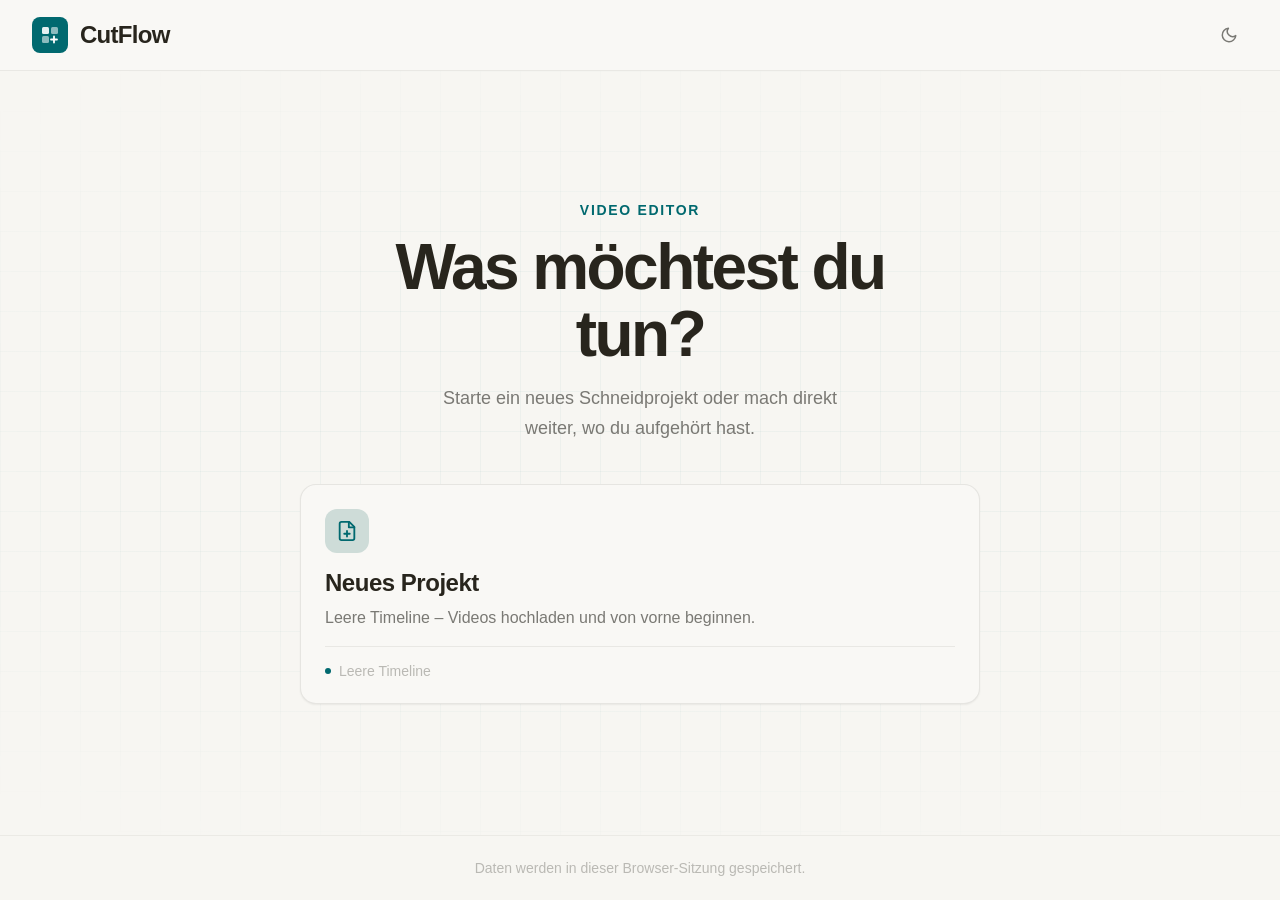
==== commit 5d7348f9: "Merge branch 'salima' into oli, resolved conflicts & added Reel-Format" ====
--- a/templates/index.html
+++ b/templates/index.html
@@ -1,39 +1,493 @@
 <!DOCTYPE html>
-<html lang="de">
+<html lang="de" data-theme="dark">
 <head>
-    <meta charset="UTF-8">
-    <title>Web Video Editor - Frame Sync</title>
-    <link rel="stylesheet" href="/static/style.css">
+  <meta charset="UTF-8" />
+  <meta name="viewport" content="width=device-width, initial-scale=1.0" />
+  <title>CutFlow – Videoprojekte</title>
+  <link href="https://api.fontshare.com/v2/css?f[]=satoshi@400,500,700&f[]=cabinet-grotesk@800,900&display=swap" rel="stylesheet">
+  <style>
+    /* ── Design Tokens ── */
+    :root, [data-theme="light"] {
+      --color-bg:              #f7f6f2;
+      --color-surface:         #f9f8f5;
+      --color-surface-2:       #fbfbf9;
+      --color-surface-offset:  #f3f0ec;
+      --color-surface-dynamic: #e6e4df;
+      --color-divider:         #dcd9d5;
+      --color-border:          #d4d1ca;
+      --color-text:            #28251d;
+      --color-text-muted:      #7a7974;
+      --color-text-faint:      #bab9b4;
+      --color-primary:         #01696f;
+      --color-primary-hover:   #0c4e54;
+      --color-primary-active:  #0f3638;
+      --color-primary-highlight: #cedcd8;
+      --color-warning:         #964219;
+      --shadow-sm: 0 1px 2px oklch(0.2 0.01 80 / 0.06);
+      --shadow-md: 0 4px 12px oklch(0.2 0.01 80 / 0.08);
+      --shadow-lg: 0 12px 32px oklch(0.2 0.01 80 / 0.12);
+      --radius-sm: 0.375rem;
+      --radius-md: 0.5rem;
+      --radius-lg: 0.75rem;
+      --radius-xl: 1rem;
+      --radius-full: 9999px;
+      --transition: 180ms cubic-bezier(0.16, 1, 0.3, 1);
+      --text-xs:   clamp(0.75rem,  0.7rem  + 0.25vw, 0.875rem);
+      --text-sm:   clamp(0.875rem, 0.8rem  + 0.35vw, 1rem);
+      --text-base: clamp(1rem,     0.95rem + 0.25vw, 1.125rem);
+      --text-lg:   clamp(1.125rem, 1rem    + 0.75vw, 1.5rem);
+      --text-xl:   clamp(1.5rem,   1.2rem  + 1.25vw, 2.25rem);
+      --text-2xl:  clamp(2rem,     1.2rem  + 2.5vw,  3.5rem);
+      --font-display: 'Cabinet Grotesk', 'Helvetica Neue', sans-serif;
+      --font-body:    'Satoshi', 'Inter', sans-serif;
+      --space-1: 0.25rem; --space-2: 0.5rem; --space-3: 0.75rem;
+      --space-4: 1rem;    --space-6: 1.5rem; --space-8: 2rem;
+      --space-10: 2.5rem; --space-12: 3rem;  --space-16: 4rem;
+    }
+    [data-theme="dark"] {
+      --color-bg:              #171614;
+      --color-surface:         #1c1b19;
+      --color-surface-2:       #201f1d;
+      --color-surface-offset:  #1d1c1a;
+      --color-surface-dynamic: #2d2c2a;
+      --color-divider:         #262523;
+      --color-border:          #393836;
+      --color-text:            #cdccca;
+      --color-text-muted:      #797876;
+      --color-text-faint:      #5a5957;
+      --color-primary:         #4f98a3;
+      --color-primary-hover:   #227f8b;
+      --color-primary-active:  #1a626b;
+      --color-primary-highlight: #313b3b;
+      --color-warning:         #bb653b;
+      --shadow-sm: 0 1px 2px oklch(0 0 0 / 0.2);
+      --shadow-md: 0 4px 12px oklch(0 0 0 / 0.3);
+      --shadow-lg: 0 12px 32px oklch(0 0 0 / 0.4);
+    }
+
+    /* ── Base ── */
+    *, *::before, *::after { box-sizing: border-box; margin: 0; padding: 0; }
+    html { -webkit-font-smoothing: antialiased; scroll-behavior: smooth; }
+    body {
+      min-height: 100dvh;
+      font-family: var(--font-body);
+      font-size: var(--text-base);
+      color: var(--color-text);
+      background: var(--color-bg);
+      display: flex;
+      flex-direction: column;
+      transition: background var(--transition), color var(--transition);
+      overflow-x: hidden;
+    }
+    button { cursor: pointer; background: none; border: none; font: inherit; color: inherit; }
+    img, svg { display: block; }
+    ::selection { background: oklch(from var(--color-primary) l c h / 0.25); color: var(--color-text); }
+    :focus-visible { outline: 2px solid var(--color-primary); outline-offset: 3px; border-radius: var(--radius-sm); }
+
+    /* ── Header ── */
+    .header {
+      display: flex;
+      align-items: center;
+      justify-content: space-between;
+      padding: var(--space-4) var(--space-8);
+      border-bottom: 1px solid oklch(from var(--color-text) l c h / 0.08);
+      background: var(--color-surface);
+    }
+    .logo {
+      display: flex;
+      align-items: center;
+      gap: var(--space-3);
+      text-decoration: none;
+      color: var(--color-text);
+    }
+    .logo-mark {
+      width: 36px; height: 36px;
+      background: var(--color-primary);
+      border-radius: var(--radius-md);
+      display: flex; align-items: center; justify-content: center;
+      color: #fff;
+      flex-shrink: 0;
+    }
+    .logo-name {
+      font-family: var(--font-display);
+      font-size: var(--text-lg);
+      font-weight: 800;
+      letter-spacing: -0.03em;
+      color: var(--color-text);
+    }
+    .theme-toggle {
+      width: 38px; height: 38px;
+      display: flex; align-items: center; justify-content: center;
+      border-radius: var(--radius-md);
+      color: var(--color-text-muted);
+      transition: background var(--transition), color var(--transition);
+    }
+    .theme-toggle:hover { background: var(--color-surface-offset); color: var(--color-text); }
+
+    /* ── Hero ── */
+    .hero {
+      flex: 1;
+      display: flex;
+      flex-direction: column;
+      align-items: center;
+      justify-content: center;
+      padding: clamp(var(--space-12), 8vw, var(--space-16)) var(--space-8);
+      text-align: center;
+      position: relative;
+      overflow: hidden;
+    }
+    /* subtle grid bg */
+    .hero::before {
+      content: '';
+      position: absolute; inset: 0;
+      background-image:
+        linear-gradient(oklch(from var(--color-primary) l c h / 0.04) 1px, transparent 1px),
+        linear-gradient(90deg, oklch(from var(--color-primary) l c h / 0.04) 1px, transparent 1px);
+      background-size: 40px 40px;
+      mask-image: radial-gradient(ellipse 80% 60% at 50% 50%, black 40%, transparent 100%);
+      pointer-events: none;
+    }
+    .hero-eyebrow {
+      font-size: var(--text-xs);
+      font-weight: 600;
+      letter-spacing: 0.12em;
+      text-transform: uppercase;
+      color: var(--color-primary);
+      margin-bottom: var(--space-4);
+      opacity: 0;
+      animation: fadeUp 0.5s 0.1s forwards;
+    }
+    .hero-title {
+      font-family: var(--font-display);
+      font-size: clamp(2.2rem, 5vw, 4rem);
+      font-weight: 900;
+      letter-spacing: -0.04em;
+      line-height: 1.05;
+      color: var(--color-text);
+      max-width: 14ch;
+      margin-bottom: var(--space-4);
+      opacity: 0;
+      animation: fadeUp 0.5s 0.2s forwards;
+    }
+    .hero-sub {
+      font-size: var(--text-base);
+      color: var(--color-text-muted);
+      max-width: 44ch;
+      line-height: 1.65;
+      margin-bottom: var(--space-10);
+      opacity: 0;
+      animation: fadeUp 0.5s 0.3s forwards;
+    }
+
+    /* ── Cards ── */
+    .cards {
+      display: grid;
+      grid-template-columns: repeat(auto-fit, minmax(min(280px, 100%), 1fr));
+      gap: var(--space-4);
+      width: 100%;
+      max-width: 680px;
+      opacity: 0;
+      animation: fadeUp 0.5s 0.4s forwards;
+    }
+    .card {
+      background: var(--color-surface);
+      border: 1px solid oklch(from var(--color-text) l c h / 0.09);
+      border-radius: var(--radius-xl);
+      padding: var(--space-6);
+      text-align: left;
+      cursor: pointer;
+      position: relative;
+      overflow: hidden;
+      transition: box-shadow var(--transition), border-color var(--transition), transform var(--transition), background var(--transition);
+      box-shadow: var(--shadow-sm);
+    }
+    .card::after {
+      content: '';
+      position: absolute; inset: 0;
+      background: oklch(from var(--color-primary) l c h / 0);
+      transition: background var(--transition);
+      pointer-events: none;
+      border-radius: inherit;
+    }
+    .card:hover {
+      box-shadow: var(--shadow-lg);
+      border-color: var(--color-primary);
+      transform: translateY(-2px);
+    }
+    .card:hover::after { background: oklch(from var(--color-primary) l c h / 0.03); }
+    .card:active { transform: translateY(0); box-shadow: var(--shadow-md); }
+
+    .card--saved { display: none; } /* shown by JS if data exists */
+    .card--saved.visible { display: block; }
+
+    .card-icon {
+      width: 44px; height: 44px;
+      border-radius: var(--radius-lg);
+      display: flex; align-items: center; justify-content: center;
+      margin-bottom: var(--space-4);
+      background: var(--color-primary-highlight);
+      color: var(--color-primary);
+      flex-shrink: 0;
+    }
+    .card--saved .card-icon {
+      background: color-mix(in oklch, var(--color-warning) 15%, var(--color-surface));
+      color: var(--color-warning);
+    }
+    .card-title {
+      font-family: var(--font-display);
+      font-size: var(--text-lg);
+      font-weight: 800;
+      letter-spacing: -0.02em;
+      color: var(--color-text);
+      margin-bottom: var(--space-2);
+    }
+    .card-desc {
+      font-size: var(--text-sm);
+      color: var(--color-text-muted);
+      line-height: 1.6;
+    }
+    .card-meta {
+      margin-top: var(--space-4);
+      padding-top: var(--space-4);
+      border-top: 1px solid oklch(from var(--color-text) l c h / 0.08);
+      display: flex;
+      align-items: center;
+      gap: var(--space-2);
+      font-size: var(--text-xs);
+      color: var(--color-text-faint);
+    }
+    .card-meta-dot {
+      width: 6px; height: 6px;
+      border-radius: var(--radius-full);
+      background: var(--color-primary);
+      flex-shrink: 0;
+    }
+    .card--saved .card-meta-dot { background: var(--color-warning); }
+
+    /* skeleton for saved card loading */
+    .skeleton-line {
+      height: 0.85em;
+      border-radius: var(--radius-sm);
+      background: linear-gradient(90deg,
+        var(--color-surface-offset) 25%,
+        var(--color-surface-dynamic) 50%,
+        var(--color-surface-offset) 75%);
+      background-size: 200% 100%;
+      animation: shimmer 1.4s ease-in-out infinite;
+    }
+
+    /* ── Stat chips ── */
+    .stats-row {
+      display: flex;
+      align-items: center;
+      gap: var(--space-2);
+      flex-wrap: wrap;
+      margin-top: var(--space-3);
+    }
+    .stat-chip {
+      display: inline-flex;
+      align-items: center;
+      gap: var(--space-1);
+      padding: 0.2em var(--space-3);
+      border-radius: var(--radius-full);
+      background: var(--color-surface-offset);
+      font-size: var(--text-xs);
+      color: var(--color-text-muted);
+      font-weight: 500;
+    }
+
+    /* ── Footer hint ── */
+    .footer-hint {
+      text-align: center;
+      padding: var(--space-6) var(--space-8);
+      font-size: var(--text-xs);
+      color: var(--color-text-faint);
+      border-top: 1px solid oklch(from var(--color-text) l c h / 0.06);
+    }
+
+    /* ── Animations ── */
+    @keyframes fadeUp {
+      from { opacity: 0; transform: translateY(16px); }
+      to   { opacity: 1; transform: translateY(0); }
+    }
+    @keyframes shimmer {
+      0%   { background-position: -200% 0; }
+      100% { background-position:  200% 0; }
+    }
+    @media (prefers-reduced-motion: reduce) {
+      *, *::before, *::after {
+        animation-duration: 0.01ms !important;
+        transition-duration: 0.01ms !important;
+      }
+    }
+
+    /* ── Mobile ── */
+    @media (max-width: 480px) {
+      .header { padding: var(--space-3) var(--space-4); }
+      .hero { padding: var(--space-10) var(--space-4); }
+      .cards { gap: var(--space-3); }
+      .card { padding: var(--space-5); }
+    }
+  </style>
 </head>
 <body>
-    <div class="container">
-        <header>
-            <h1>Mein Cloud Editor</h1>
-            <div class="controls">
-                <input type="file" id="audioUpload" accept="audio/*">
-
-                <audio id="bgMusic" style="display:none;" preload="auto"></audio>
-                <input type="file" id="videoUpload" accept="video/*" multiple>
-                <!-- Button für Format-Umschaltung 16:9 auf 9:16 -->
-                <button id="formatToggleBtn">Format: 16:9</button>
-                <button id="playAllBtn" style="background: #28a745; color: white;">▶ Timeline abspielen</button>
-                <button id="clearSessionBtn">Session löschen</button>
-            </div>
-        </header>
-
-        <main>
-            <div class="player-section">
-                <div id="videoEngine" class="player-wrapper"></div>
-                <p id="playerStatus">Warte auf Videos...</p>
-            </div>
-
-            <div class="timeline-section">
-                <h3>Timeline</h3>
-                <div id="timeline" class="timeline-container"></div>
-            </div>
-        </main>
+
+<!-- Header -->
+<header class="header">
+  <a href="#" class="logo">
+    <!-- SVG Logo Mark -->
+    <div class="logo-mark" aria-hidden="true">
+      <svg width="20" height="20" viewBox="0 0 20 20" fill="none" xmlns="http://www.w3.org/2000/svg">
+        <rect x="2" y="2" width="7" height="7" rx="1.5" fill="currentColor" opacity="0.9"/>
+        <rect x="11" y="2" width="7" height="7" rx="1.5" fill="currentColor" opacity="0.55"/>
+        <rect x="2" y="11" width="7" height="7" rx="1.5" fill="currentColor" opacity="0.55"/>
+        <path d="M11 14.5L17 14.5M14 11.5L14 17.5" stroke="currentColor" stroke-width="1.8" stroke-linecap="round"/>
+      </svg>
     </div>
-
-    <script src="/static/script.js"></script>
+    <span class="logo-name">CutFlow</span>
+  </a>
+  <button class="theme-toggle" data-theme-toggle aria-label="Design-Modus wechseln">
+    <!-- Moon icon (dark mode) -->
+    <svg width="18" height="18" viewBox="0 0 24 24" fill="none" stroke="currentColor" stroke-width="2">
+      <path d="M21 12.79A9 9 0 1 1 11.21 3 7 7 0 0 0 21 12.79z"/>
+    </svg>
+  </button>
+</header>
+
+<!-- Hero -->
+<main class="hero" id="main-content">
+  <p class="hero-eyebrow">Video Editor</p>
+  <h1 class="hero-title">Was möchtest du tun?</h1>
+  <p class="hero-sub">Starte ein neues Schneidprojekt oder mach direkt weiter, wo du aufgehört hast.</p>
+
+  <div class="cards" id="cards">
+
+    <!-- New Project -->
+    <button class="card card--new" id="btn-new" onclick="startNew()">
+      <div class="card-icon" aria-hidden="true">
+        <svg width="22" height="22" viewBox="0 0 24 24" fill="none" stroke="currentColor" stroke-width="2" stroke-linecap="round" stroke-linejoin="round">
+          <path d="M14.5 2H6a2 2 0 0 0-2 2v16a2 2 0 0 0 2 2h12a2 2 0 0 0 2-2V7.5L14.5 2z"/>
+          <polyline points="14 2 14 8 20 8"/>
+          <line x1="12" y1="18" x2="12" y2="12"/>
+          <line x1="9" y1="15" x2="15" y2="15"/>
+        </svg>
+      </div>
+      <div class="card-title">Neues Projekt</div>
+      <p class="card-desc">Leere Timeline – Videos hochladen und von vorne beginnen.</p>
+      <div class="card-meta">
+        <span class="card-meta-dot"></span>
+        <span>Leere Timeline</span>
+      </div>
+    </button>
+
+    <!-- Saved Project (hidden until data found) -->
+    <button class="card card--saved" id="btn-saved" onclick="loadSaved()">
+      <div class="card-icon" aria-hidden="true">
+        <svg width="22" height="22" viewBox="0 0 24 24" fill="none" stroke="currentColor" stroke-width="2" stroke-linecap="round" stroke-linejoin="round">
+          <polyline points="1 4 1 10 7 10"/>
+          <path d="M3.51 15a9 9 0 1 0 .49-3.51"/>
+        </svg>
+      </div>
+      <div class="card-title">Projekt fortsetzen</div>
+      <p class="card-desc" id="saved-desc">Zuletzt gespeicherter Stand laden und weiterarbeiten.</p>
+      <div class="stats-row" id="saved-stats"></div>
+      <div class="card-meta">
+        <span class="card-meta-dot"></span>
+        <span id="saved-meta-text">Gespeichert in dieser Sitzung</span>
+      </div>
+    </button>
+
+  </div>
+</main>
+
+<footer class="footer-hint">
+  Daten werden in dieser Browser-Sitzung gespeichert.
+</footer>
+
+<script>
+  // ── Theme Toggle ──────────────────────────────────────────────
+  (function(){
+    const btn = document.querySelector('[data-theme-toggle]');
+    const root = document.documentElement;
+    const prefersDark = matchMedia('(prefers-color-scheme: dark)').matches;
+    let theme = prefersDark ? 'dark' : 'light';
+    root.setAttribute('data-theme', theme);
+    setIcon();
+
+    btn.addEventListener('click', () => {
+      theme = theme === 'dark' ? 'light' : 'dark';
+      root.setAttribute('data-theme', theme);
+      btn.setAttribute('aria-label', 'Zu ' + (theme === 'dark' ? 'hellem' : 'dunklem') + ' Modus wechseln');
+      setIcon();
+    });
+
+    function setIcon() {
+      btn.innerHTML = theme === 'dark'
+        ? '<svg width="18" height="18" viewBox="0 0 24 24" fill="none" stroke="currentColor" stroke-width="2" stroke-linecap="round" stroke-linejoin="round"><circle cx="12" cy="12" r="5"/><path d="M12 1v2M12 21v2M4.22 4.22l1.42 1.42M18.36 18.36l1.42 1.42M1 12h2M21 12h2M4.22 19.78l1.42-1.42M18.36 5.64l1.42-1.42"/></svg>'
+        : '<svg width="18" height="18" viewBox="0 0 24 24" fill="none" stroke="currentColor" stroke-width="2" stroke-linecap="round" stroke-linejoin="round"><path d="M21 12.79A9 9 0 1 1 11.21 3 7 7 0 0 0 21 12.79z"/></svg>';
+    }
+  })();
+
+  // ── Check for saved project ───────────────────────────────────
+  async function checkSavedProject() {
+    try {
+      const res = await fetch('/load');
+      if (!res.ok) return;
+      const data = await res.json();
+      const timeline = data.timeline || [];
+      if (timeline.length === 0) return;
+
+      // Count distinct video clips
+      const clips = timeline.filter(item => item.type === 'video' || !item.type);
+      const duration = timeline.reduce((acc, item) => acc + (item.duration || 0), 0);
+      const audioTracks = timeline.filter(item => item.type === 'audio').length;
+
+      // Build stat chips
+      const statsEl = document.getElementById('saved-stats');
+      const chips = [];
+      if (clips.length > 0) chips.push(`${clips.length} Clip${clips.length !== 1 ? 's' : ''}`);
+      if (audioTracks > 0) chips.push(`${audioTracks} Audio`);
+      if (duration > 0) chips.push(formatDuration(duration));
+      statsEl.innerHTML = chips.map(c =>
+        `<span class="stat-chip">${c}</span>`
+      ).join('');
+
+      document.getElementById('saved-desc').textContent =
+        `Gespeicherter Stand mit ${timeline.length} Element${timeline.length !== 1 ? 'en' : ''} gefunden.`;
+      document.getElementById('saved-meta-text').textContent = 'Gespeichert in dieser Sitzung';
+
+      document.getElementById('btn-saved').classList.add('visible');
+
+    } catch(e) {
+      // /load not reachable or empty – just don't show the card
+    }
+  }
+
+  function formatDuration(seconds) {
+    const m = Math.floor(seconds / 60);
+    const s = Math.round(seconds % 60);
+    return m > 0 ? `${m}m ${s}s` : `${s}s`;
+  }
+
+  // ── Actions ──────────────────────────────────────────────────
+  function startNew() {
+    // Clear saved data, then go to editor
+    // NEU: Session komplett leeren (Timeline, Audio und Taktlänge)
+    fetch('/sync', {
+      method: 'POST',
+      headers: { 'Content-Type': 'application/json' },
+      body: JSON.stringify({ timeline: [], audioUrl: null, barLength: null })
+    }).finally(() => {
+      window.location.href = '/editor';
+    });
+  }
+
+  function loadSaved() {
+    window.location.href = '/editor';
+  }
+  
+  // ── Init ─────────────────────────────────────────────────────
+  checkSavedProject();
+</script>
 </body>
 </html>
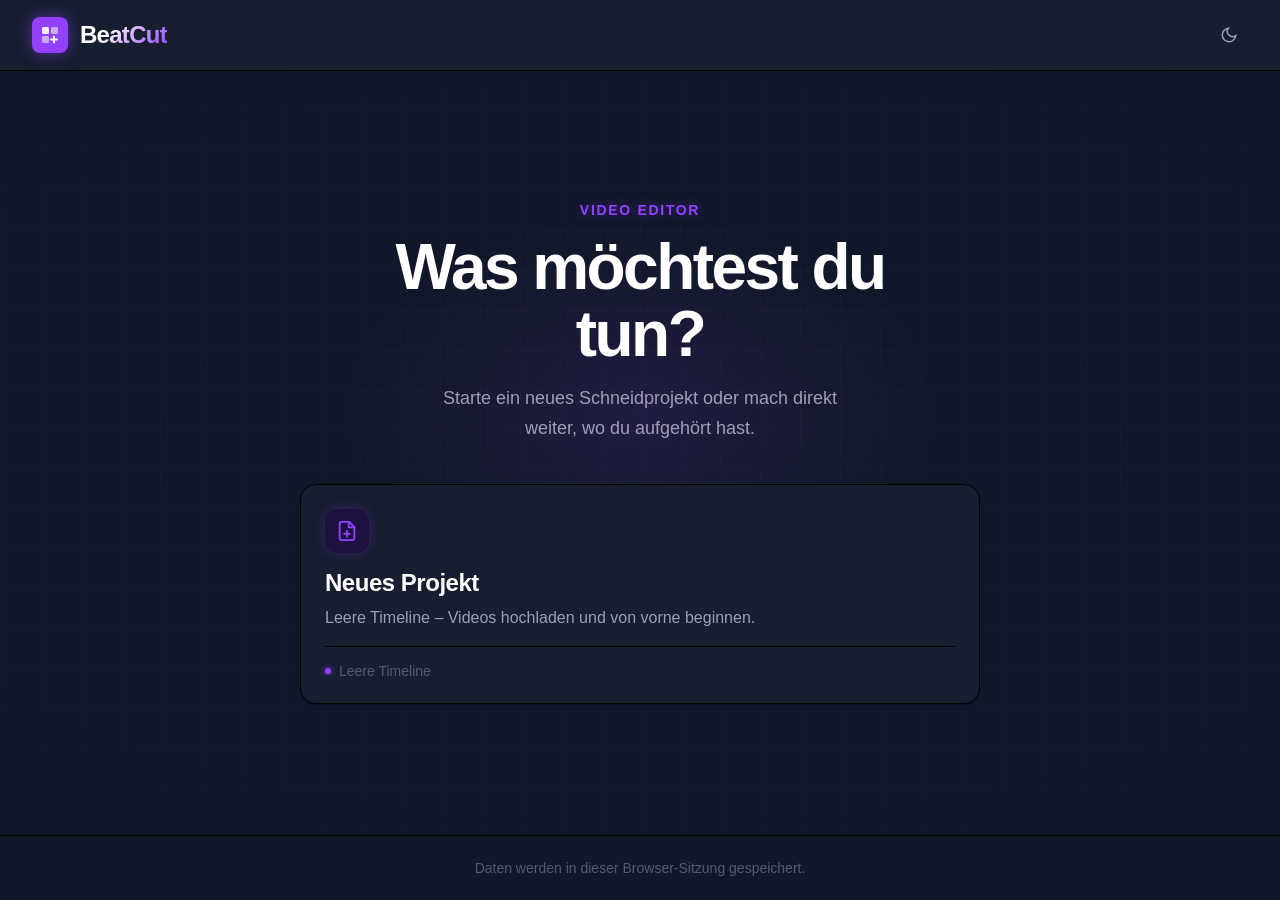
==== commit cb51a547: "change: design anpassung" ====
--- a/templates/index.html
+++ b/templates/index.html
@@ -3,86 +3,63 @@
 <head>
   <meta charset="UTF-8" />
   <meta name="viewport" content="width=device-width, initial-scale=1.0" />
-  <title>CutFlow – Videoprojekte</title>
+  <title>BeatCut – Videoprojekte</title>
   <link href="https://api.fontshare.com/v2/css?f[]=satoshi@400,500,700&f[]=cabinet-grotesk@800,900&display=swap" rel="stylesheet">
   <style>
-    /* ── Design Tokens ── */
-    :root, [data-theme="light"] {
-      --color-bg:              #f7f6f2;
-      --color-surface:         #f9f8f5;
-      --color-surface-2:       #fbfbf9;
-      --color-surface-offset:  #f3f0ec;
-      --color-surface-dynamic: #e6e4df;
-      --color-divider:         #dcd9d5;
-      --color-border:          #d4d1ca;
-      --color-text:            #28251d;
-      --color-text-muted:      #7a7974;
-      --color-text-faint:      #bab9b4;
-      --color-primary:         #01696f;
-      --color-primary-hover:   #0c4e54;
-      --color-primary-active:  #0f3638;
-      --color-primary-highlight: #cedcd8;
-      --color-warning:         #964219;
-      --shadow-sm: 0 1px 2px oklch(0.2 0.01 80 / 0.06);
-      --shadow-md: 0 4px 12px oklch(0.2 0.01 80 / 0.08);
-      --shadow-lg: 0 12px 32px oklch(0.2 0.01 80 / 0.12);
-      --radius-sm: 0.375rem;
-      --radius-md: 0.5rem;
-      --radius-lg: 0.75rem;
-      --radius-xl: 1rem;
+    :root {
+      --bg:              #101728;
+      --surface:         #161e30;
+      --surface-2:       #1b2438;
+      --surface-off:     #1e2840;
+      --surface-dyn:     #243050;
+      --divider:         #1a2238;
+      --border:          #000000;
+      --text:            #ffffff;
+      --text-muted:      #a09db8;
+      --text-faint:      #5a5770;
+      --primary:         #9340ff;
+      --primary-h:       #7a28e0;
+      --primary-hl:      #1e1040;
+      --warn:            #f59e0b;
+      --error:           #f43f5e;
+      --success:         #22c55e;
+      --shadow-sm:  0 1px 2px  oklch(0 0 0 / 0.35);
+      --shadow-md:  0 4px 16px oklch(0 0 0 / 0.5);
+      --shadow-lg:  0 12px 36px oklch(0 0 0 / 0.6);
+      --radius-sm:   0.375rem;
+      --radius-md:   0.5rem;
+      --radius-lg:   0.75rem;
+      --radius-xl:   1rem;
       --radius-full: 9999px;
-      --transition: 180ms cubic-bezier(0.16, 1, 0.3, 1);
+      --transition:  180ms cubic-bezier(0.16, 1, 0.3, 1);
       --text-xs:   clamp(0.75rem,  0.7rem  + 0.25vw, 0.875rem);
       --text-sm:   clamp(0.875rem, 0.8rem  + 0.35vw, 1rem);
       --text-base: clamp(1rem,     0.95rem + 0.25vw, 1.125rem);
       --text-lg:   clamp(1.125rem, 1rem    + 0.75vw, 1.5rem);
       --text-xl:   clamp(1.5rem,   1.2rem  + 1.25vw, 2.25rem);
-      --text-2xl:  clamp(2rem,     1.2rem  + 2.5vw,  3.5rem);
       --font-display: 'Cabinet Grotesk', 'Helvetica Neue', sans-serif;
       --font-body:    'Satoshi', 'Inter', sans-serif;
       --space-1: 0.25rem; --space-2: 0.5rem; --space-3: 0.75rem;
       --space-4: 1rem;    --space-6: 1.5rem; --space-8: 2rem;
       --space-10: 2.5rem; --space-12: 3rem;  --space-16: 4rem;
     }
-    [data-theme="dark"] {
-      --color-bg:              #171614;
-      --color-surface:         #1c1b19;
-      --color-surface-2:       #201f1d;
-      --color-surface-offset:  #1d1c1a;
-      --color-surface-dynamic: #2d2c2a;
-      --color-divider:         #262523;
-      --color-border:          #393836;
-      --color-text:            #cdccca;
-      --color-text-muted:      #797876;
-      --color-text-faint:      #5a5957;
-      --color-primary:         #4f98a3;
-      --color-primary-hover:   #227f8b;
-      --color-primary-active:  #1a626b;
-      --color-primary-highlight: #313b3b;
-      --color-warning:         #bb653b;
-      --shadow-sm: 0 1px 2px oklch(0 0 0 / 0.2);
-      --shadow-md: 0 4px 12px oklch(0 0 0 / 0.3);
-      --shadow-lg: 0 12px 32px oklch(0 0 0 / 0.4);
-    }
-
-    /* ── Base ── */
+
     *, *::before, *::after { box-sizing: border-box; margin: 0; padding: 0; }
     html { -webkit-font-smoothing: antialiased; scroll-behavior: smooth; }
     body {
       min-height: 100dvh;
       font-family: var(--font-body);
       font-size: var(--text-base);
-      color: var(--color-text);
-      background: var(--color-bg);
+      color: var(--text);
+      background: var(--bg);
       display: flex;
       flex-direction: column;
-      transition: background var(--transition), color var(--transition);
       overflow-x: hidden;
     }
     button { cursor: pointer; background: none; border: none; font: inherit; color: inherit; }
     img, svg { display: block; }
-    ::selection { background: oklch(from var(--color-primary) l c h / 0.25); color: var(--color-text); }
-    :focus-visible { outline: 2px solid var(--color-primary); outline-offset: 3px; border-radius: var(--radius-sm); }
+    ::selection { background: oklch(from var(--primary) l c h / 0.3); color: var(--text); }
+    :focus-visible { outline: 2px solid var(--primary); outline-offset: 3px; border-radius: var(--radius-sm); }
 
     /* ── Header ── */
     .header {
@@ -90,61 +67,68 @@
       align-items: center;
       justify-content: space-between;
       padding: var(--space-4) var(--space-8);
-      border-bottom: 1px solid oklch(from var(--color-text) l c h / 0.08);
-      background: var(--color-surface);
+      border-bottom: 1px solid #000;
+      background: var(--surface);
     }
     .logo {
-      display: flex;
-      align-items: center;
-      gap: var(--space-3);
-      text-decoration: none;
-      color: var(--color-text);
+      display: flex; align-items: center; gap: var(--space-3);
+      text-decoration: none; color: var(--text);
     }
     .logo-mark {
       width: 36px; height: 36px;
-      background: var(--color-primary);
+      background: var(--primary);
       border-radius: var(--radius-md);
       display: flex; align-items: center; justify-content: center;
-      color: #fff;
-      flex-shrink: 0;
+      color: #fff; flex-shrink: 0;
+      box-shadow: 0 0 16px oklch(from var(--primary) l c h / 0.5);
     }
     .logo-name {
       font-family: var(--font-display);
       font-size: var(--text-lg);
       font-weight: 800;
       letter-spacing: -0.03em;
-      color: var(--color-text);
+      background: linear-gradient(135deg, #fff 30%, var(--primary));
+      -webkit-background-clip: text;
+      -webkit-text-fill-color: transparent;
+      background-clip: text;
     }
     .theme-toggle {
       width: 38px; height: 38px;
       display: flex; align-items: center; justify-content: center;
       border-radius: var(--radius-md);
-      color: var(--color-text-muted);
+      color: var(--text-muted);
       transition: background var(--transition), color var(--transition);
     }
-    .theme-toggle:hover { background: var(--color-surface-offset); color: var(--color-text); }
+    .theme-toggle:hover { background: var(--surface-off); color: var(--text); }
 
     /* ── Hero ── */
     .hero {
       flex: 1;
-      display: flex;
-      flex-direction: column;
-      align-items: center;
-      justify-content: center;
+      display: flex; flex-direction: column;
+      align-items: center; justify-content: center;
       padding: clamp(var(--space-12), 8vw, var(--space-16)) var(--space-8);
       text-align: center;
       position: relative;
       overflow: hidden;
     }
-    /* subtle grid bg */
     .hero::before {
       content: '';
       position: absolute; inset: 0;
       background-image:
-        linear-gradient(oklch(from var(--color-primary) l c h / 0.04) 1px, transparent 1px),
-        linear-gradient(90deg, oklch(from var(--color-primary) l c h / 0.04) 1px, transparent 1px);
+        linear-gradient(oklch(from var(--primary) l c h / 0.05) 1px, transparent 1px),
+        linear-gradient(90deg, oklch(from var(--primary) l c h / 0.05) 1px, transparent 1px);
       background-size: 40px 40px;
       mask-image: radial-gradient(ellipse 80% 60% at 50% 50%, black 40%, transparent 100%);
+      pointer-events: none;
+    }
+    /* purple ambient glow */
+    .hero::after {
+      content: '';
+      position: absolute;
+      width: 600px; height: 400px;
+      top: 50%; left: 50%;
+      transform: translate(-50%, -60%);
+      background: radial-gradient(ellipse, oklch(from var(--primary) l c h / 0.12) 0%, transparent 70%);
       pointer-events: none;
     }
     .hero-eyebrow {
@@ -152,10 +136,12 @@
       font-weight: 600;
       letter-spacing: 0.12em;
       text-transform: uppercase;
-      color: var(--color-primary);
+      color: var(--primary);
       margin-bottom: var(--space-4);
       opacity: 0;
       animation: fadeUp 0.5s 0.1s forwards;
+      position: relative; z-index: 1;
+      text-shadow: 0 0 12px oklch(from var(--primary) l c h / 0.5);
     }
     .hero-title {
       font-family: var(--font-display);
@@ -163,20 +149,22 @@
       font-weight: 900;
       letter-spacing: -0.04em;
       line-height: 1.05;
-      color: var(--color-text);
+      color: var(--text);
       max-width: 14ch;
       margin-bottom: var(--space-4);
       opacity: 0;
       animation: fadeUp 0.5s 0.2s forwards;
+      position: relative; z-index: 1;
     }
     .hero-sub {
       font-size: var(--text-base);
-      color: var(--color-text-muted);
+      color: var(--text-muted);
       max-width: 44ch;
       line-height: 1.65;
       margin-bottom: var(--space-10);
       opacity: 0;
       animation: fadeUp 0.5s 0.3s forwards;
+      position: relative; z-index: 1;
     }
 
     /* ── Cards ── */
@@ -188,10 +176,11 @@
       max-width: 680px;
       opacity: 0;
       animation: fadeUp 0.5s 0.4s forwards;
+      position: relative; z-index: 1;
     }
     .card {
-      background: var(--color-surface);
-      border: 1px solid oklch(from var(--color-text) l c h / 0.09);
+      background: var(--surface);
+      border: 1px solid #000;
       border-radius: var(--radius-xl);
       padding: var(--space-6);
       text-align: left;
@@ -201,23 +190,24 @@
       transition: box-shadow var(--transition), border-color var(--transition), transform var(--transition), background var(--transition);
       box-shadow: var(--shadow-sm);
     }
-    .card::after {
+    .card::before {
       content: '';
       position: absolute; inset: 0;
-      background: oklch(from var(--color-primary) l c h / 0);
-      transition: background var(--transition);
+      background: linear-gradient(135deg, oklch(from var(--primary) l c h / 0.04) 0%, transparent 60%);
+      opacity: 0;
+      transition: opacity var(--transition);
       pointer-events: none;
       border-radius: inherit;
     }
     .card:hover {
-      box-shadow: var(--shadow-lg);
-      border-color: var(--color-primary);
-      transform: translateY(-2px);
-    }
-    .card:hover::after { background: oklch(from var(--color-primary) l c h / 0.03); }
+      box-shadow: var(--shadow-lg), 0 0 0 1px oklch(from var(--primary) l c h / 0.5);
+      border-color: oklch(from var(--primary) l c h / 0.6);
+      transform: translateY(-3px);
+    }
+    .card:hover::before { opacity: 1; }
     .card:active { transform: translateY(0); box-shadow: var(--shadow-md); }
 
-    .card--saved { display: none; } /* shown by JS if data exists */
+    .card--saved { display: none; }
     .card--saved.visible { display: block; }
 
     .card-icon {
@@ -225,84 +215,83 @@
       border-radius: var(--radius-lg);
       display: flex; align-items: center; justify-content: center;
       margin-bottom: var(--space-4);
-      background: var(--color-primary-highlight);
-      color: var(--color-primary);
+      background: var(--primary-hl);
+      color: var(--primary);
       flex-shrink: 0;
+      box-shadow: 0 0 12px oklch(from var(--primary) l c h / 0.25);
     }
     .card--saved .card-icon {
-      background: color-mix(in oklch, var(--color-warning) 15%, var(--color-surface));
-      color: var(--color-warning);
+      background: color-mix(in oklch, var(--warn) 15%, var(--surface));
+      color: var(--warn);
+      box-shadow: 0 0 12px oklch(from var(--warn) l c h / 0.2);
     }
     .card-title {
       font-family: var(--font-display);
       font-size: var(--text-lg);
       font-weight: 800;
       letter-spacing: -0.02em;
-      color: var(--color-text);
+      color: var(--text);
       margin-bottom: var(--space-2);
     }
     .card-desc {
       font-size: var(--text-sm);
-      color: var(--color-text-muted);
+      color: var(--text-muted);
       line-height: 1.6;
     }
     .card-meta {
       margin-top: var(--space-4);
       padding-top: var(--space-4);
-      border-top: 1px solid oklch(from var(--color-text) l c h / 0.08);
-      display: flex;
-      align-items: center;
-      gap: var(--space-2);
+      border-top: 1px solid #000;
+      display: flex; align-items: center; gap: var(--space-2);
       font-size: var(--text-xs);
-      color: var(--color-text-faint);
+      color: var(--text-faint);
     }
     .card-meta-dot {
       width: 6px; height: 6px;
       border-radius: var(--radius-full);
-      background: var(--color-primary);
+      background: var(--primary);
       flex-shrink: 0;
-    }
-    .card--saved .card-meta-dot { background: var(--color-warning); }
-
-    /* skeleton for saved card loading */
+      box-shadow: 0 0 6px var(--primary);
+    }
+    .card--saved .card-meta-dot {
+      background: var(--warn);
+      box-shadow: 0 0 6px var(--warn);
+    }
+
     .skeleton-line {
       height: 0.85em;
       border-radius: var(--radius-sm);
       background: linear-gradient(90deg,
-        var(--color-surface-offset) 25%,
-        var(--color-surface-dynamic) 50%,
-        var(--color-surface-offset) 75%);
+        var(--surface-off) 25%,
+        var(--surface-dyn) 50%,
+        var(--surface-off) 75%);
       background-size: 200% 100%;
       animation: shimmer 1.4s ease-in-out infinite;
     }
 
-    /* ── Stat chips ── */
     .stats-row {
-      display: flex;
-      align-items: center;
-      gap: var(--space-2);
-      flex-wrap: wrap;
+      display: flex; align-items: center;
+      gap: var(--space-2); flex-wrap: wrap;
       margin-top: var(--space-3);
     }
     .stat-chip {
-      display: inline-flex;
-      align-items: center;
-      gap: var(--space-1);
+      display: inline-flex; align-items: center; gap: var(--space-1);
       padding: 0.2em var(--space-3);
       border-radius: var(--radius-full);
-      background: var(--color-surface-offset);
+      background: var(--surface-off);
+      border: 1px solid #000;
       font-size: var(--text-xs);
-      color: var(--color-text-muted);
+      color: var(--text-muted);
       font-weight: 500;
     }
 
-    /* ── Footer hint ── */
+    /* ── Footer ── */
     .footer-hint {
       text-align: center;
       padding: var(--space-6) var(--space-8);
       font-size: var(--text-xs);
-      color: var(--color-text-faint);
-      border-top: 1px solid oklch(from var(--color-text) l c h / 0.06);
+      color: var(--text-faint);
+      border-top: 1px solid #000;
     }
 
     /* ── Animations ── */
@@ -315,13 +304,8 @@
       100% { background-position:  200% 0; }
     }
     @media (prefers-reduced-motion: reduce) {
-      *, *::before, *::after {
-        animation-duration: 0.01ms !important;
-        transition-duration: 0.01ms !important;
-      }
-    }
-
-    /* ── Mobile ── */
+      *, *::before, *::after { animation-duration: 0.01ms !important; transition-duration: 0.01ms !important; }
+    }
     @media (max-width: 480px) {
       .header { padding: var(--space-3) var(--space-4); }
       .hero { padding: var(--space-10) var(--space-4); }
@@ -332,10 +316,8 @@
 </head>
 <body>
 
-<!-- Header -->
 <header class="header">
   <a href="#" class="logo">
-    <!-- SVG Logo Mark -->
     <div class="logo-mark" aria-hidden="true">
       <svg width="20" height="20" viewBox="0 0 20 20" fill="none" xmlns="http://www.w3.org/2000/svg">
         <rect x="2" y="2" width="7" height="7" rx="1.5" fill="currentColor" opacity="0.9"/>
@@ -344,25 +326,21 @@
         <path d="M11 14.5L17 14.5M14 11.5L14 17.5" stroke="currentColor" stroke-width="1.8" stroke-linecap="round"/>
       </svg>
     </div>
-    <span class="logo-name">CutFlow</span>
+    <span class="logo-name">BeatCut</span>
   </a>
   <button class="theme-toggle" data-theme-toggle aria-label="Design-Modus wechseln">
-    <!-- Moon icon (dark mode) -->
     <svg width="18" height="18" viewBox="0 0 24 24" fill="none" stroke="currentColor" stroke-width="2">
       <path d="M21 12.79A9 9 0 1 1 11.21 3 7 7 0 0 0 21 12.79z"/>
     </svg>
   </button>
 </header>
 
-<!-- Hero -->
 <main class="hero" id="main-content">
   <p class="hero-eyebrow">Video Editor</p>
   <h1 class="hero-title">Was möchtest du tun?</h1>
   <p class="hero-sub">Starte ein neues Schneidprojekt oder mach direkt weiter, wo du aufgehört hast.</p>
 
   <div class="cards" id="cards">
-
-    <!-- New Project -->
     <button class="card card--new" id="btn-new" onclick="startNew()">
       <div class="card-icon" aria-hidden="true">
         <svg width="22" height="22" viewBox="0 0 24 24" fill="none" stroke="currentColor" stroke-width="2" stroke-linecap="round" stroke-linejoin="round">
@@ -380,7 +358,6 @@
       </div>
     </button>
 
-    <!-- Saved Project (hidden until data found) -->
     <button class="card card--saved" id="btn-saved" onclick="loadSaved()">
       <div class="card-icon" aria-hidden="true">
         <svg width="22" height="22" viewBox="0 0 24 24" fill="none" stroke="currentColor" stroke-width="2" stroke-linecap="round" stroke-linejoin="round">
@@ -396,7 +373,6 @@
         <span id="saved-meta-text">Gespeichert in dieser Sitzung</span>
       </div>
     </button>
-
   </div>
 </main>
 
@@ -405,14 +381,11 @@
 </footer>
 
 <script>
-  // ── Theme Toggle ──────────────────────────────────────────────
   (function(){
     const btn = document.querySelector('[data-theme-toggle]');
     const root = document.documentElement;
-    const prefersDark = matchMedia('(prefers-color-scheme: dark)').matches;
-    let theme = prefersDark ? 'dark' : 'light';
+    let theme = 'dark';
     root.setAttribute('data-theme', theme);
-    setIcon();
 
     btn.addEventListener('click', () => {
       theme = theme === 'dark' ? 'light' : 'dark';
@@ -428,7 +401,6 @@
     }
   })();
 
-  // ── Check for saved project ───────────────────────────────────
   async function checkSavedProject() {
     try {
       const res = await fetch('/load');
@@ -436,31 +408,19 @@
       const data = await res.json();
       const timeline = data.timeline || [];
       if (timeline.length === 0) return;
-
-      // Count distinct video clips
       const clips = timeline.filter(item => item.type === 'video' || !item.type);
       const duration = timeline.reduce((acc, item) => acc + (item.duration || 0), 0);
       const audioTracks = timeline.filter(item => item.type === 'audio').length;
-
-      // Build stat chips
       const statsEl = document.getElementById('saved-stats');
       const chips = [];
       if (clips.length > 0) chips.push(`${clips.length} Clip${clips.length !== 1 ? 's' : ''}`);
       if (audioTracks > 0) chips.push(`${audioTracks} Audio`);
       if (duration > 0) chips.push(formatDuration(duration));
-      statsEl.innerHTML = chips.map(c =>
-        `<span class="stat-chip">${c}</span>`
-      ).join('');
-
+      statsEl.innerHTML = chips.map(c => `<span class="stat-chip">${c}</span>`).join('');
       document.getElementById('saved-desc').textContent =
         `Gespeicherter Stand mit ${timeline.length} Element${timeline.length !== 1 ? 'en' : ''} gefunden.`;
-      document.getElementById('saved-meta-text').textContent = 'Gespeichert in dieser Sitzung';
-
       document.getElementById('btn-saved').classList.add('visible');
-
-    } catch(e) {
-      // /load not reachable or empty – just don't show the card
-    }
+    } catch(e) {}
   }
 
   function formatDuration(seconds) {
@@ -469,24 +429,16 @@
     return m > 0 ? `${m}m ${s}s` : `${s}s`;
   }
 
-  // ── Actions ──────────────────────────────────────────────────
   function startNew() {
-    // Clear saved data, then go to editor
-    // NEU: Session komplett leeren (Timeline, Audio und Taktlänge)
     fetch('/sync', {
       method: 'POST',
       headers: { 'Content-Type': 'application/json' },
       body: JSON.stringify({ timeline: [], audioUrl: null, barLength: null })
-    }).finally(() => {
-      window.location.href = '/editor';
-    });
+    }).finally(() => { window.location.href = '/editor'; });
   }
 
-  function loadSaved() {
-    window.location.href = '/editor';
-  }
-  
-  // ── Init ─────────────────────────────────────────────────────
+  function loadSaved() { window.location.href = '/editor'; }
+
   checkSavedProject();
 </script>
 </body>
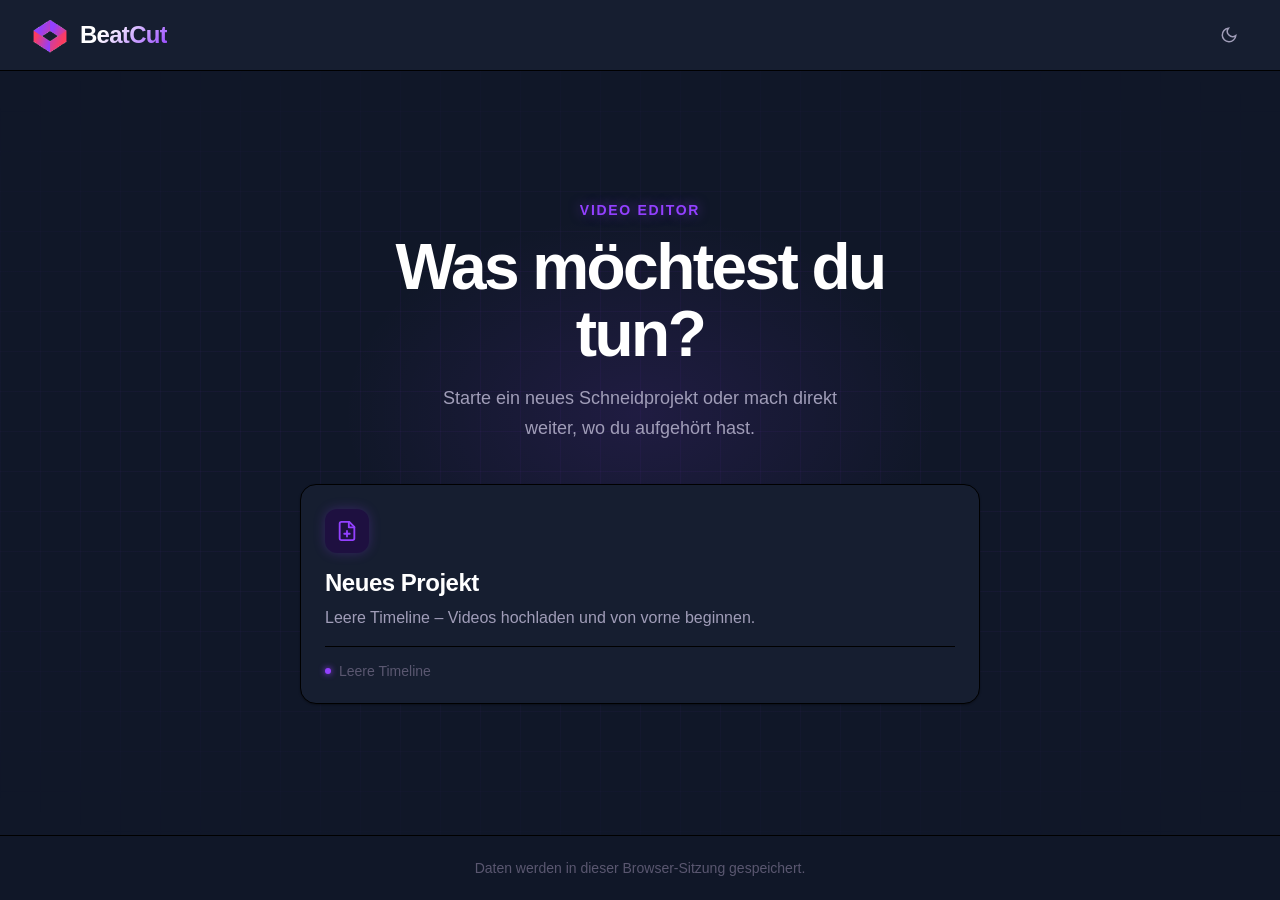
==== commit d4e35265: "Logo Updated" ====
--- a/templates/index.html
+++ b/templates/index.html
@@ -318,14 +318,8 @@
 
 <header class="header">
   <a href="#" class="logo">
-    <div class="logo-mark" aria-hidden="true">
-      <svg width="20" height="20" viewBox="0 0 20 20" fill="none" xmlns="http://www.w3.org/2000/svg">
-        <rect x="2" y="2" width="7" height="7" rx="1.5" fill="currentColor" opacity="0.9"/>
-        <rect x="11" y="2" width="7" height="7" rx="1.5" fill="currentColor" opacity="0.55"/>
-        <rect x="2" y="11" width="7" height="7" rx="1.5" fill="currentColor" opacity="0.55"/>
-        <path d="M11 14.5L17 14.5M14 11.5L14 17.5" stroke="currentColor" stroke-width="1.8" stroke-linecap="round"/>
-      </svg>
-    </div>
+    <!-- PNG Logo -->
+    <img src="/static/logo.png" alt="BeatCut Logo" style="height: 36px; width: 36px; object-fit: contain; border-radius: var(--radius-md);">
     <span class="logo-name">BeatCut</span>
   </a>
   <button class="theme-toggle" data-theme-toggle aria-label="Design-Modus wechseln">
